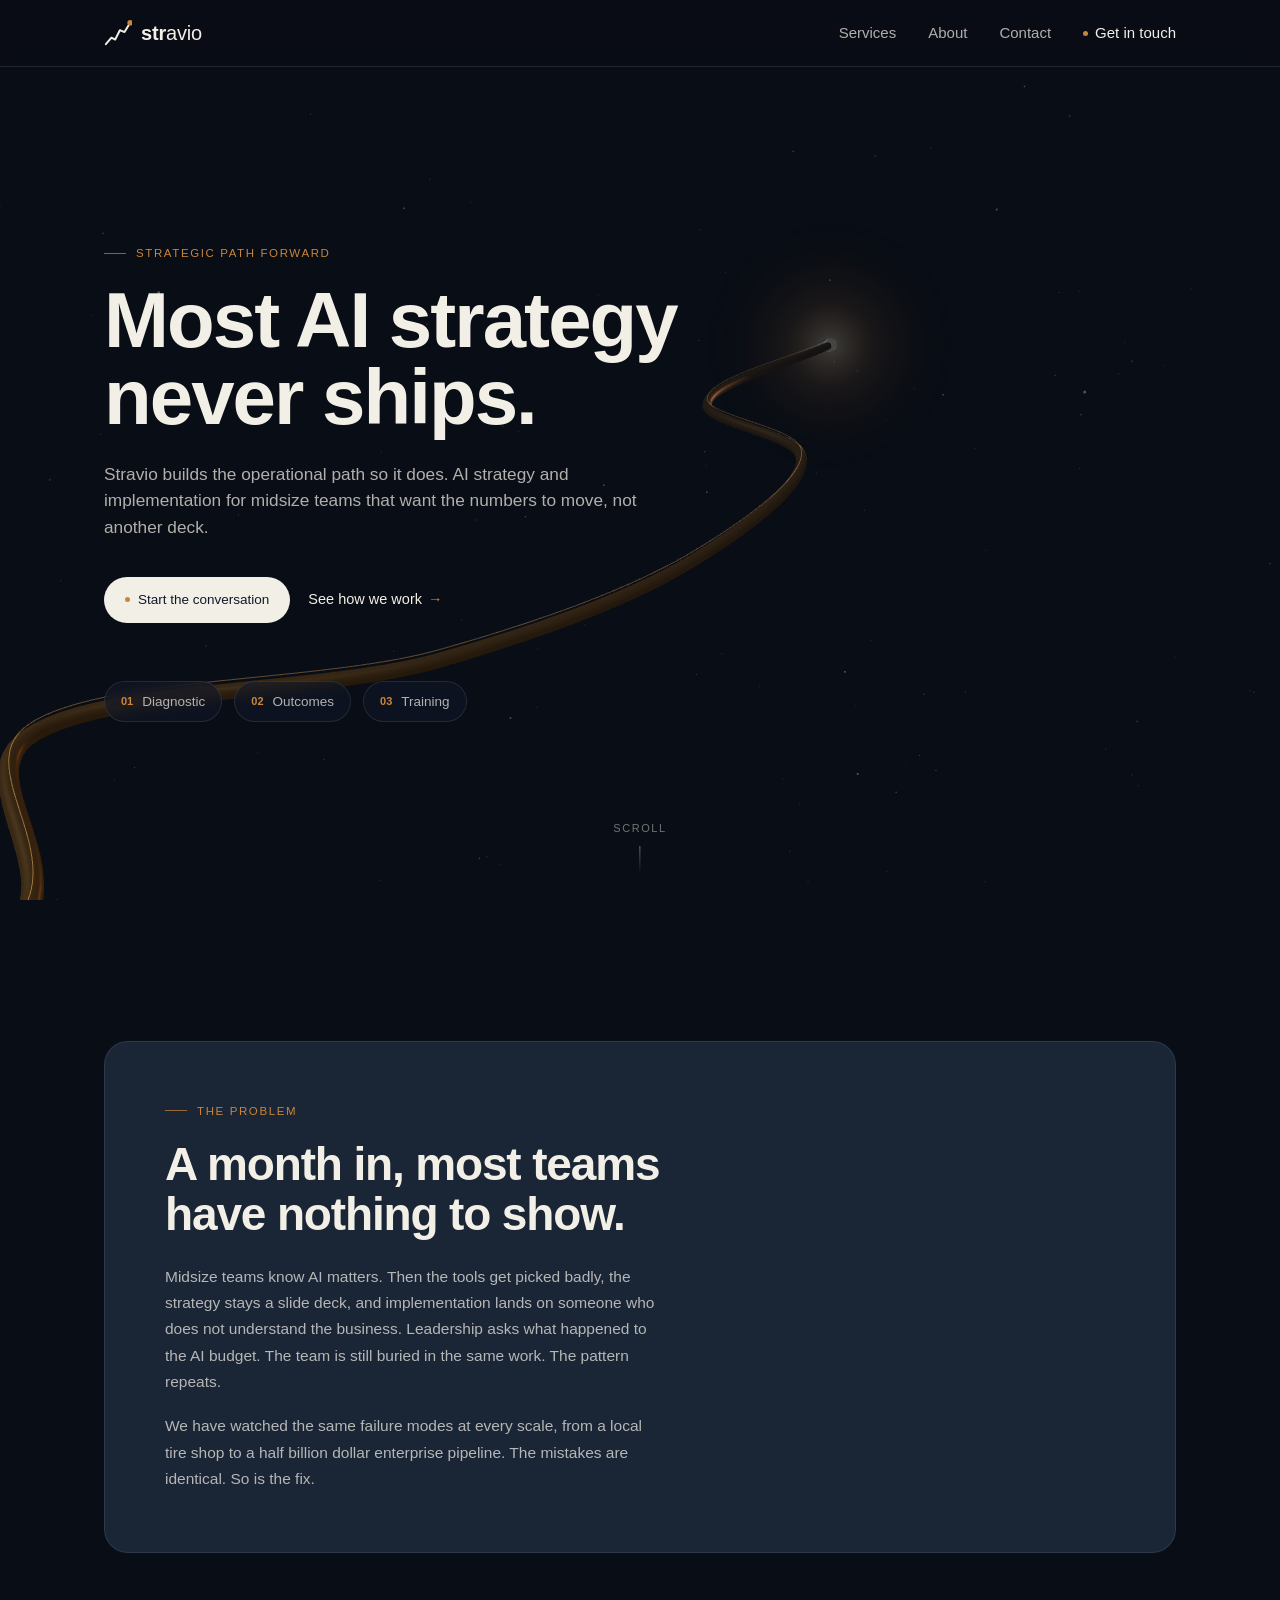
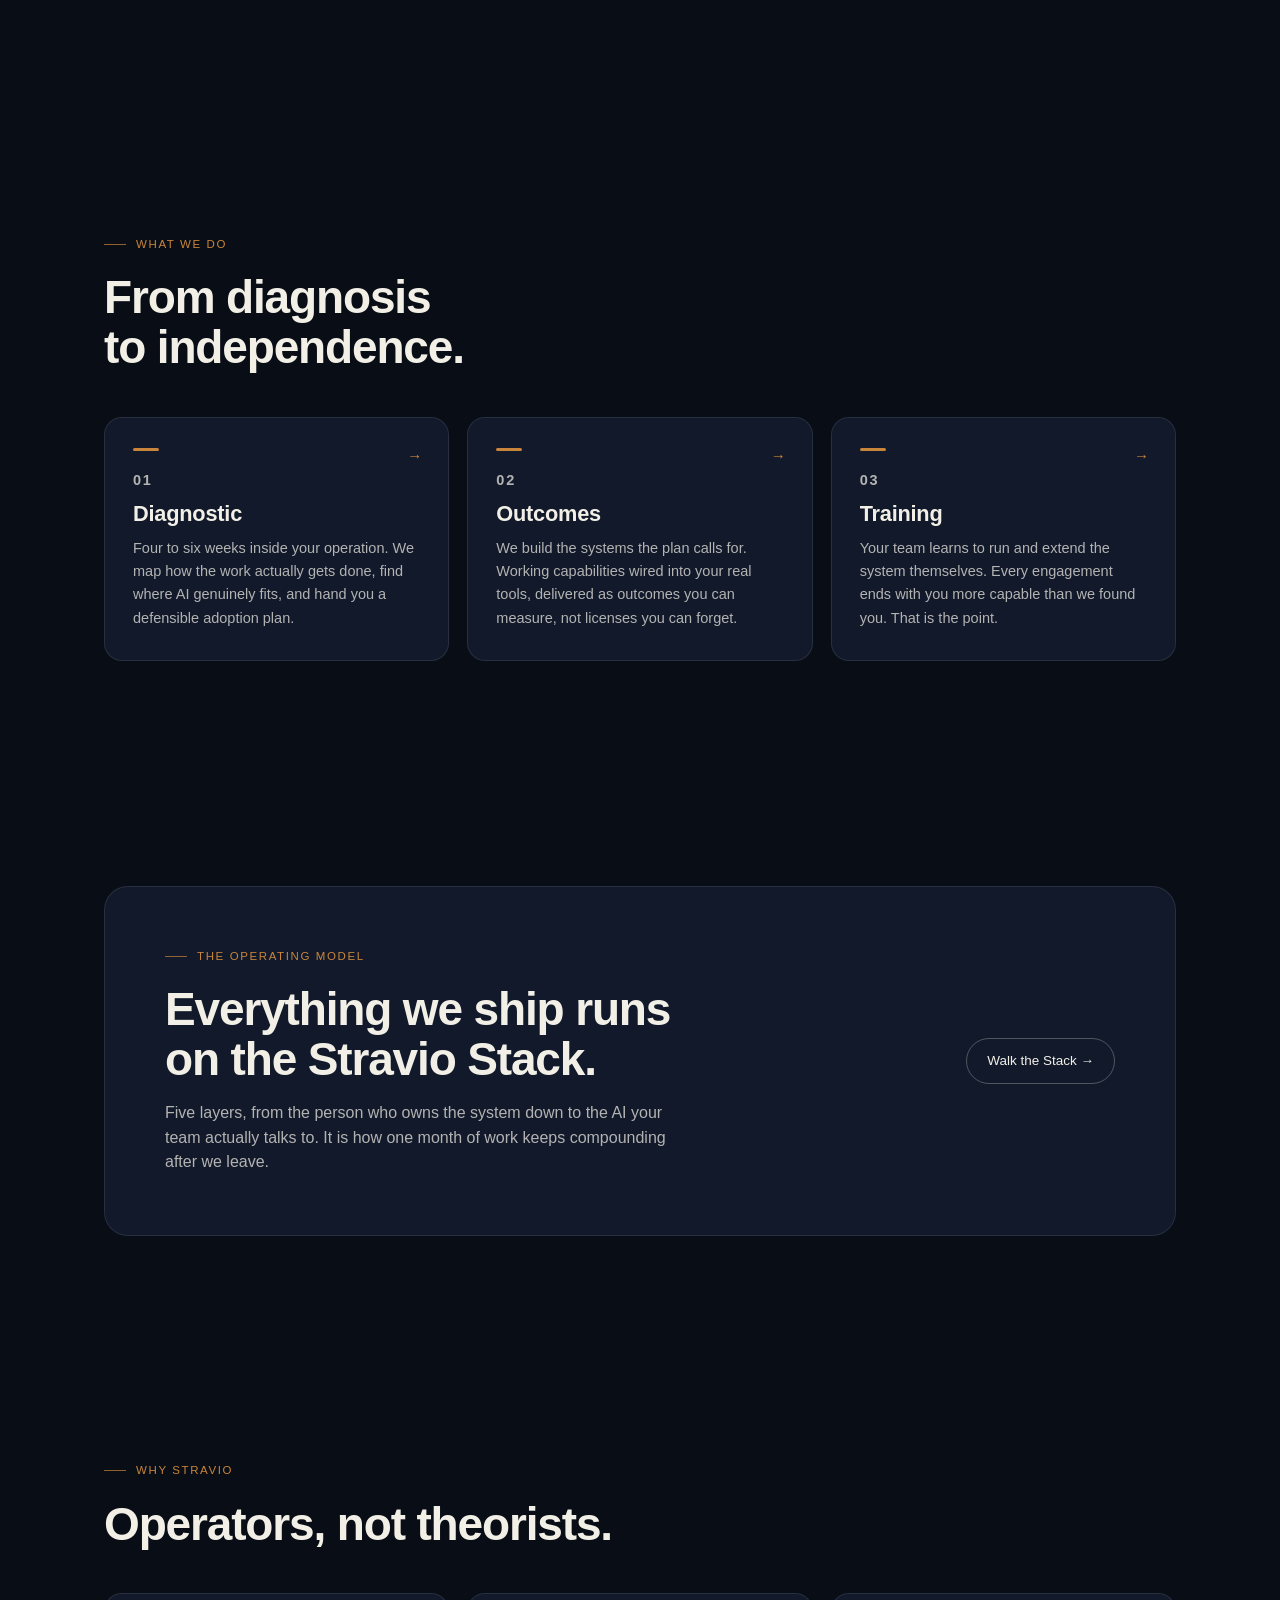
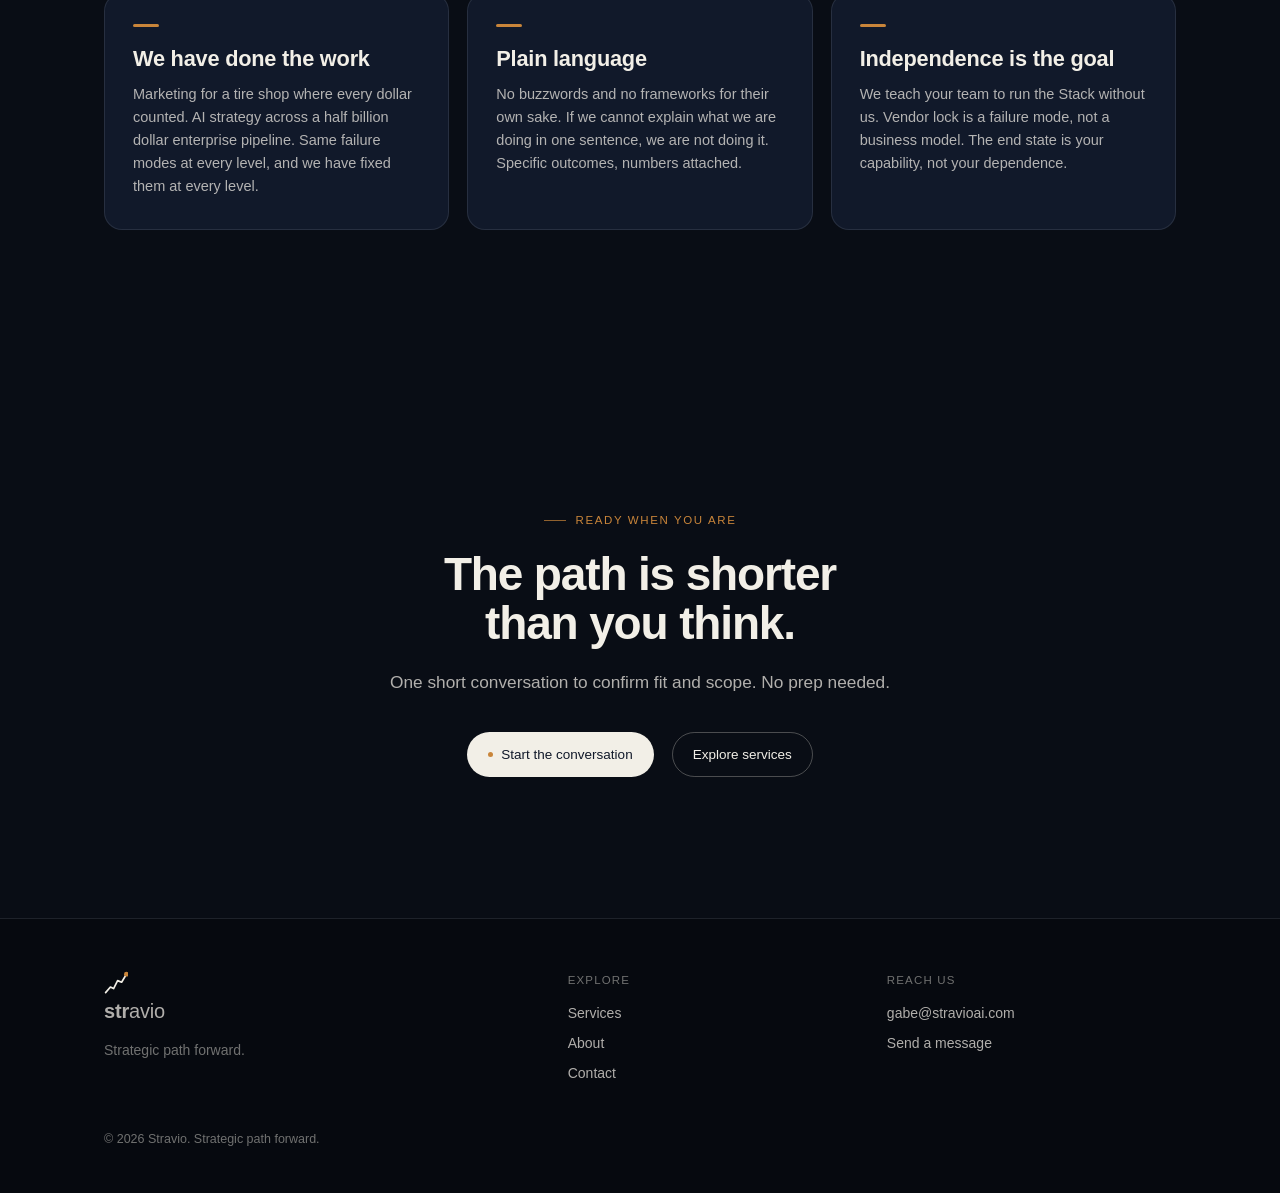
==== index.html @ 165d6557 "Initial commit: Stravio site v3 (4 static pages + vendored Three.js) Co-Authored-By: Claude Fable 5 " ====
<!doctype html>
<html lang="en">
<head>
  <meta charset="utf-8">
  <meta name="viewport" content="width=device-width, initial-scale=1">
  <title>Stravio — Strategic path forward</title>
  <meta name="description" content="Most AI strategy never ships. Stravio builds the operational path so it does. AI strategy and implementation for midsize teams that want the numbers to move.">
  <meta name="theme-color" content="#11192A">
  <link rel="canonical" href="https://stravioai.com/">
  <link rel="icon" href="data:image/svg+xml,%3Csvg xmlns='http://www.w3.org/2000/svg' viewBox='0 0 30 30'%3E%3Crect width='30' height='30' rx='6' fill='%2311192A'/%3E%3Cpolyline points='4,25 9,19 13,21 17,12 21,14 26,6' stroke='%23F2EFE7' stroke-width='2' fill='none' stroke-linecap='round' stroke-linejoin='round'/%3E%3Ccircle cx='26' cy='6' r='3' fill='%23C9853A'/%3E%3C/svg%3E">
  <meta property="og:type" content="website">
  <meta property="og:title" content="Stravio — Strategic path forward">
  <meta property="og:description" content="Most AI strategy never ships. We build the operational path so it does.">
  <meta property="og:url" content="https://stravioai.com/">
  <meta property="og:image" content="https://stravioai.com/stravio-banner.png">
  <meta name="twitter:card" content="summary_large_image">
  <meta name="twitter:title" content="Stravio — Strategic path forward">
  <meta name="twitter:description" content="Most AI strategy never ships. We build the operational path so it does.">
  <meta name="twitter:image" content="https://stravioai.com/stravio-banner.png">
  <link rel="stylesheet" href="assets/css/site.css">
  <script type="importmap">{ "imports": { "three": "./vendor/three.module.min.js" } }</script>
</head>
<body>

<header class="nav">
  <div class="wrap nav-inner">
    <a class="logo" href="index.html" aria-label="Stravio home">
      <svg width="28" height="28" viewBox="0 0 30 30" fill="none" aria-hidden="true"><polyline points="2,27 8,20 12,22 17,12 22,14 28,4" stroke="#F2EFE7" stroke-width="2.1" stroke-linecap="round" stroke-linejoin="round" fill="none"/><circle cx="28" cy="4" r="3" fill="#C9853A"/></svg>
      <span class="wordmark"><b>str</b><span>avio</span></span>
    </a>
    <nav class="nav-links" aria-label="Main">
      <a class="nlink" href="services.html">Services</a>
      <a class="nlink" href="about.html">About</a>
      <a class="nlink" href="contact.html">Contact</a>
      <a class="nav-cta" href="contact.html">Get in touch</a>
    </nav>
  </div>
</header>

<main>

  <!-- HERO · the path ahead -->
  <section class="hero" aria-label="Introduction">
    <div class="scene"><canvas id="heroCanvas" aria-hidden="true"></canvas></div>
    <div class="hero-content">
      <div class="wrap">
        <p class="eyebrow">Strategic path forward</p>
        <h1>Most AI strategy never ships.</h1>
        <p class="lead">Stravio builds the operational path so it does. AI strategy and implementation for midsize teams that want the numbers to move, not another deck.</p>
        <div class="hero-cta">
          <a class="btn btn-primary" href="contact.html"><span class="mark"></span>Start the conversation</a>
          <a class="textlink" href="services.html">See how we work <span class="arw">&rarr;</span></a>
        </div>
        <div class="hero-lines">
          <a href="services.html#diagnostic"><i>01</i> Diagnostic</a>
          <a href="services.html#outcomes"><i>02</i> Outcomes</a>
          <a href="services.html#training"><i>03</i> Training</a>
        </div>
      </div>
    </div>
    <div class="scroll-hint">Scroll</div>
  </section>

  <!-- PROBLEM -->
  <section class="band" id="problem">
    <div class="wrap">
      <div class="panel steel">
        <p class="eyebrow" data-reveal>The problem</p>
        <h2 data-reveal>A month in, most teams have nothing to show.</h2>
        <div class="measure" style="margin-top:24px">
          <p class="lead" data-reveal>Midsize teams know AI matters. Then the tools get picked badly, the strategy stays a slide deck, and implementation lands on someone who does not understand the business. Leadership asks what happened to the AI budget. The team is still buried in the same work. The pattern repeats.</p>
          <p class="lead" style="margin-top:18px" data-reveal>We have watched the same failure modes at every scale, from a local tire shop to a half billion dollar enterprise pipeline. The mistakes are identical. So is the fix.</p>
        </div>
      </div>
    </div>
  </section>

  <!-- WHAT WE DO -->
  <section class="band" id="what">
    <div class="wrap">
      <p class="eyebrow" data-reveal>What we do</p>
      <h2 data-reveal style="max-width:22ch">From diagnosis to independence.</h2>
      <div class="card-grid" style="margin-top:44px">
        <a class="card" href="services.html#diagnostic" data-reveal>
          <span class="card-arw">&rarr;</span>
          <div class="wm-line"></div>
          <p class="kicker-num">01</p>
          <h3 style="margin-top:8px">Diagnostic</h3>
          <p>Four to six weeks inside your operation. We map how the work actually gets done, find where AI genuinely fits, and hand you a defensible adoption plan.</p>
        </a>
        <a class="card" href="services.html#outcomes" data-reveal>
          <span class="card-arw">&rarr;</span>
          <div class="wm-line"></div>
          <p class="kicker-num">02</p>
          <h3 style="margin-top:8px">Outcomes</h3>
          <p>We build the systems the plan calls for. Working capabilities wired into your real tools, delivered as outcomes you can measure, not licenses you can forget.</p>
        </a>
        <a class="card" href="services.html#training" data-reveal>
          <span class="card-arw">&rarr;</span>
          <div class="wm-line"></div>
          <p class="kicker-num">03</p>
          <h3 style="margin-top:8px">Training</h3>
          <p>Your team learns to run and extend the system themselves. Every engagement ends with you more capable than we found you. That is the point.</p>
        </a>
      </div>
    </div>
  </section>

  <!-- STACK TEASER -->
  <section class="band-tight" id="stack-teaser">
    <div class="wrap">
      <div class="panel" style="display:grid; grid-template-columns:1fr auto; gap:28px; align-items:center">
        <div>
          <p class="eyebrow" data-reveal>The operating model</p>
          <h2 data-reveal style="max-width:20ch">Everything we ship runs on the Stravio Stack.</h2>
          <p class="lead" data-reveal style="margin-top:16px; font-size:16px">Five layers, from the person who owns the system down to the AI your team actually talks to. It is how one month of work keeps compounding after we leave.</p>
        </div>
        <a class="btn btn-ghost" href="services.html#stack" data-reveal>Walk the Stack &rarr;</a>
      </div>
    </div>
  </section>

  <!-- WHY -->
  <section class="band" id="why">
    <div class="wrap">
      <p class="eyebrow" data-reveal>Why Stravio</p>
      <h2 data-reveal>Operators, not theorists.</h2>
      <div class="card-grid" style="margin-top:44px">
        <div class="card" data-reveal>
          <div class="wm-line"></div>
          <h3>We have done the work</h3>
          <p>Marketing for a tire shop where every dollar counted. AI strategy across a half billion dollar enterprise pipeline. Same failure modes at every level, and we have fixed them at every level.</p>
        </div>
        <div class="card" data-reveal>
          <div class="wm-line"></div>
          <h3>Plain language</h3>
          <p>No buzzwords and no frameworks for their own sake. If we cannot explain what we are doing in one sentence, we are not doing it. Specific outcomes, numbers attached.</p>
        </div>
        <div class="card" data-reveal>
          <div class="wm-line"></div>
          <h3>Independence is the goal</h3>
          <p>We teach your team to run the Stack without us. Vendor lock is a failure mode, not a business model. The end state is your capability, not your dependence.</p>
        </div>
      </div>
    </div>
  </section>

  <!-- CTA -->
  <section class="cta-band" id="cta">
    <div class="wrap">
      <p class="eyebrow" data-reveal style="justify-content:center">Ready when you are</p>
      <h2 data-reveal>The path is shorter than you think.</h2>
      <p class="lead" data-reveal>One short conversation to confirm fit and scope. No prep needed.</p>
      <div class="hero-cta" data-reveal>
        <a class="btn btn-primary" href="contact.html"><span class="mark"></span>Start the conversation</a>
        <a class="btn btn-ghost" href="services.html">Explore services</a>
      </div>
    </div>
  </section>

</main>

<footer class="foot">
  <div class="wrap foot-grid">
    <div>
      <a class="logo" href="index.html" aria-label="Stravio home">
        <svg width="24" height="24" viewBox="0 0 30 30" fill="none" aria-hidden="true"><polyline points="2,27 8,20 12,22 17,12 22,14 28,4" stroke="#F2EFE7" stroke-width="2.1" stroke-linecap="round" stroke-linejoin="round" fill="none"/><circle cx="28" cy="4" r="3" fill="#C9853A"/></svg>
        <span class="wordmark"><b>str</b><span>avio</span></span>
      </a>
      <p class="tag">Strategic path forward.</p>
    </div>
    <div>
      <h5>Explore</h5>
      <a href="services.html">Services</a>
      <a href="about.html">About</a>
      <a href="contact.html">Contact</a>
    </div>
    <div>
      <h5>Reach us</h5>
      <a href="mailto:gabe@stravioai.com">gabe@stravioai.com</a>
      <a href="contact.html">Send a message</a>
    </div>
  </div>
  <div class="wrap"><p class="copy">&copy; <span data-year>2026</span> Stravio. Strategic path forward.</p></div>
</footer>

<script type="module">
  import './assets/js/site.js';
  import { initHeroPath } from './assets/js/scenes.js';
  initHeroPath(document.getElementById('heroCanvas'));
</script>
</body>
</html>
---- assets/css/site.css ----
/* ============================================================
   Stravio — site.css
   Brand: Midnight #11192A · Brass #C9853A (accent only) · Pearl #F2EFE7
   Type: Helvetica Neue. Tagline: Strategic path forward.
   Built 2026-07-13.
   ============================================================ */

:root {
  --canvas: #090d15;
  --midnight: #11192A;
  --steel: #344155;
  --steel-panel: #1a2536;
  --brass: #C9853A;
  --brass-2: #E0A257;
  --brass-soft: rgba(201, 133, 58, .13);
  --pearl: #F2EFE7;
  --pearl-dim: rgba(242, 239, 231, .72);
  --pearl-faint: rgba(242, 239, 231, .45);
  --line: rgba(124, 133, 150, .20);
  --font: "Helvetica Neue", Helvetica, Arial, sans-serif;
  --maxw: 1160px;

  /* fluid type scale — minor-third rhythm at desktop */
  --t-display: clamp(44px, 6.2vw, 78px);
  --t-h2: clamp(30px, 3.6vw, 46px);
  --t-h3: clamp(19px, 1.7vw, 23px);
  --t-lead: clamp(16px, 1.35vw, 19px);
  --t-body: 15.5px;
  --t-small: 13px;
  --t-micro: 11.5px;

  --band: clamp(88px, 11vw, 150px);
}

* { box-sizing: border-box; }
html { scroll-behavior: smooth; }
@media (prefers-reduced-motion: reduce) { html { scroll-behavior: auto; } }

body {
  margin: 0;
  font-family: var(--font);
  background: var(--canvas);
  color: var(--pearl);
  line-height: 1.6;
  -webkit-font-smoothing: antialiased;
  overflow-x: hidden;
}

a:focus-visible, button:focus-visible, input:focus-visible, textarea:focus-visible {
  outline: 2px solid var(--brass); outline-offset: 3px; border-radius: 4px;
}
::selection { background: var(--brass); color: var(--midnight); }

.wrap { max-width: var(--maxw); margin: 0 auto; padding: 0 44px; }
@media (max-width: 720px) { .wrap { padding: 0 22px; } }

/* ---------- type ---------- */
h1, h2, h3, h4 { margin: 0; font-weight: 700; letter-spacing: -0.025em; text-wrap: balance; }
h1 { font-size: var(--t-display); line-height: 0.99; }
h2 { font-size: var(--t-h2); line-height: 1.08; }
h3 { font-size: var(--t-h3); line-height: 1.25; letter-spacing: -0.01em; }
h4 { font-size: 17px; line-height: 1.3; font-weight: 700; }
p { margin: 0; }

.eyebrow {
  display: flex; align-items: center; gap: 10px;
  font-size: var(--t-micro); font-weight: 500; letter-spacing: 0.14em;
  text-transform: uppercase; color: var(--brass); margin: 0 0 20px;
}
.eyebrow::before { content: ""; width: 22px; height: 1px; background: var(--brass); opacity: .7; }

.lead { font-size: var(--t-lead); line-height: 1.55; color: var(--pearl-dim); max-width: 58ch; }
.measure { max-width: 62ch; }
.measure p { color: var(--pearl-dim); font-size: var(--t-body); line-height: 1.7; }
.measure p + p { margin-top: 18px; }
.footnote { font-size: 12.5px; color: var(--pearl-faint); }

/* ---------- buttons + links ---------- */
.btn {
  display: inline-flex; align-items: center; gap: 8px;
  font-family: var(--font); font-size: 13.5px; font-weight: 500;
  padding: 11px 20px; border-radius: 999px; cursor: pointer;
  border: 1px solid transparent; text-decoration: none; white-space: nowrap;
  transition: transform .12s ease, background .18s ease, border-color .18s ease, color .18s ease;
}
.btn:active { transform: scale(0.97); }
.btn-primary { background: var(--pearl); color: var(--midnight); }
.btn-primary:hover { background: #fffdf6; }
.btn-primary .mark { width: 5px; height: 5px; border-radius: 50%; background: var(--brass); display: inline-block; }
.btn-ghost { background: transparent; color: var(--pearl); border-color: rgba(242, 239, 231, .28); }
.btn-ghost:hover { border-color: var(--pearl); background: rgba(242, 239, 231, .05); }

.textlink {
  color: var(--pearl); text-decoration: none; font-weight: 500; font-size: 14.5px;
  display: inline-flex; align-items: center; gap: 6px;
}
.textlink .arw { color: var(--brass); transition: transform .18s ease; }
.textlink:hover .arw { transform: translateX(3px); }

/* ---------- logo ---------- */
.logo { display: inline-flex; align-items: center; gap: 9px; text-decoration: none; color: var(--pearl); }
.logo svg { display: block; }
.wordmark { font-size: 20px; letter-spacing: -0.01em; }
.wordmark b { font-weight: 700; }
.wordmark span { font-weight: 400; }

/* ---------- nav ---------- */
header.nav {
  position: fixed; top: 0; left: 0; right: 0; z-index: 60;
  background: rgba(9, 13, 21, .78); backdrop-filter: blur(12px);
  border-bottom: 1px solid var(--line);
}
.nav-inner { display: flex; align-items: center; justify-content: space-between; height: 66px; }
.nav-links { display: flex; align-items: center; gap: 32px; }
.nav-links a.nlink {
  color: var(--pearl-dim); text-decoration: none; font-size: 15px; position: relative;
  transition: color .18s ease; padding: 4px 0;
}
.nav-links a.nlink:hover { color: var(--pearl); }
.nav-links a.nlink[aria-current="page"] { color: var(--pearl); }
.nav-links a.nlink[aria-current="page"]::after {
  content: ""; position: absolute; left: 0; right: 0; bottom: -4px; height: 2px;
  background: var(--brass); border-radius: 2px;
}
.nav-links a.nav-cta { color: var(--pearl); text-decoration: none; font-size: 15px; display: inline-flex; align-items: center; gap: 7px; }
.nav-links a.nav-cta::before { content: ""; width: 5px; height: 5px; border-radius: 50%; background: var(--brass); }
@media (max-width: 760px) { .nav-links { gap: 20px; } .nav-links a.nlink { font-size: 13.5px; } .nav-links a.nav-cta { display: none; } }

main { padding-top: 66px; }

/* ---------- sections ---------- */
section { position: relative; }
.band { padding: var(--band) 0; }
.band-tight { padding: calc(var(--band) * .6) 0; }

.panel { background: var(--midnight); border: 1px solid var(--line); border-radius: 24px; padding: clamp(30px, 5vw, 60px); }
.panel.steel { background: var(--steel-panel); }

[data-reveal] { opacity: 0; transform: translateY(22px); transition: opacity .75s ease, transform .75s ease; }
[data-reveal].in { opacity: 1; transform: none; }
@media (prefers-reduced-motion: reduce) { [data-reveal] { opacity: 1; transform: none; } }

.kicker-num {
  font-size: var(--t-micro); font-weight: 700; letter-spacing: .12em;
  color: var(--brass); font-variant-numeric: tabular-nums;
}

/* ---------- hero (index) ---------- */
.hero { min-height: calc(100vh - 66px); position: relative; overflow: hidden; display: flex; align-items: center; padding: 70px 0; }
.hero .scene { position: absolute; inset: 0; width: 100%; height: 100%; z-index: 0; }
.hero .scene canvas, .contact-hero .scene canvas { width: 100%; height: 100%; display: block; }
.hero-content { position: relative; z-index: 2; width: 100%; }
.hero h1 { max-width: 14ch; }
.hero .lead { margin-top: 24px; }
.hero-cta { display: flex; align-items: center; gap: 18px; margin-top: 36px; flex-wrap: wrap; }
.hero-lines { display: flex; gap: 12px; margin-top: 58px; flex-wrap: wrap; }
.hero-lines a {
  display: inline-flex; align-items: center; gap: 9px; text-decoration: none;
  color: var(--pearl-dim); font-size: 13.5px; padding: 9px 16px;
  border: 1px solid var(--line); border-radius: 999px;
  background: rgba(17, 25, 42, .55); backdrop-filter: blur(6px);
  transition: border-color .18s ease, color .18s ease;
}
.hero-lines a:hover { border-color: rgba(201, 133, 58, .55); color: var(--pearl); }
.hero-lines a i { font-style: normal; color: var(--brass); font-weight: 700; font-size: 11px; }
.scroll-hint {
  position: absolute; bottom: 26px; left: 50%; transform: translateX(-50%);
  z-index: 2; color: var(--pearl-faint); font-size: 11px; letter-spacing: .14em; text-transform: uppercase;
  display: flex; flex-direction: column; align-items: center; gap: 8px; pointer-events: none;
}
.scroll-hint::after { content: ""; width: 1px; height: 28px; background: linear-gradient(var(--pearl-faint), transparent); }
@media (prefers-reduced-motion: no-preference) {
  .scroll-hint { animation: hint 2.6s ease-in-out infinite; }
  @keyframes hint { 0%, 100% { opacity: .55; } 50% { opacity: 1; } }
}

/* ---------- page hero (inner pages) ---------- */
.page-hero { padding: clamp(70px, 9vw, 120px) 0 clamp(40px, 5vw, 70px); position: relative; overflow: hidden; }
.page-hero h1 { max-width: 16ch; font-size: clamp(38px, 4.8vw, 62px); }
.page-hero .lead { margin-top: 22px; }

/* ---------- card grids ---------- */
.card-grid { display: grid; grid-template-columns: repeat(3, 1fr); gap: 18px; }
@media (max-width: 860px) { .card-grid { grid-template-columns: 1fr; } }
.card {
  background: var(--midnight); border: 1px solid var(--line); border-radius: 18px;
  padding: 30px 28px; position: relative; transition: border-color .25s ease, transform .25s ease;
}
a.card { display: block; text-decoration: none; color: var(--pearl); }
a.card:hover { border-color: rgba(201, 133, 58, .5); transform: translateY(-3px); }
.card .wm-line { width: 26px; height: 3px; background: var(--brass); border-radius: 3px; margin-bottom: 18px; }
.card h3 { margin-bottom: 10px; }
.card p { color: var(--pearl-dim); font-size: 14.5px; }
.card .card-arw { position: absolute; top: 26px; right: 26px; color: var(--brass); font-size: 15px; transition: transform .2s ease; }
a.card:hover .card-arw { transform: translateX(3px); }

/* ---------- sticky 3D story sections (stack, journey) ---------- */
.story { position: relative; }
.story-sticky { position: sticky; top: 66px; height: calc(100vh - 66px); display: flex; align-items: center; overflow: hidden; }
.story-inner { display: grid; grid-template-columns: 1.1fr .9fr; gap: 44px; align-items: center; width: 100%; }
.story-inner.flip { grid-template-columns: .9fr 1.1fr; }
@media (max-width: 860px) {
  .story-inner, .story-inner.flip { grid-template-columns: 1fr; gap: 14px; }
}
.scene-stage { height: min(58vh, 560px); position: relative; }
.scene-stage canvas { width: 100%; height: 100%; display: block; }
@media (max-width: 860px) { .scene-stage { height: 36vh; } }
.stage-label {
  position: absolute; top: 4px; left: 0; right: 0; text-align: center;
  color: var(--brass-2); font-size: clamp(17px, 2vw, 22px); font-weight: 700;
  letter-spacing: -0.01em; z-index: 3; pointer-events: none;
}

.steps { display: flex; flex-direction: column; gap: 6px; }
.step {
  display: grid; grid-template-columns: 30px 1fr; gap: 12px; padding: 14px 16px;
  border-radius: 12px; border: 1px solid transparent; cursor: pointer; opacity: .48;
  transition: opacity .3s ease, background .3s ease, border-color .3s ease;
  background: none; text-align: left; font-family: var(--font); color: var(--pearl); width: 100%;
}
.step:hover { opacity: .85; }
.step.active { opacity: 1; background: var(--brass-soft); border-color: rgba(201, 133, 58, .4); }
.step .sidx { color: var(--brass); font-weight: 700; font-variant-numeric: tabular-nums; font-size: 13.5px; padding-top: 2px; }
.step .sname { font-weight: 700; font-size: 16px; }
.step .sdesc { color: var(--pearl-dim); font-size: 13.5px; margin-top: 3px; max-height: 0; overflow: hidden; transition: max-height .35s ease; }
.step.active .sdesc { max-height: 72px; }
body.reduce .step { opacity: 1; }
body.reduce .step .sdesc { max-height: 72px; }

/* ---------- services page ---------- */
.svc-block { border-top: 1px solid var(--line); padding-top: clamp(40px, 5vw, 64px); margin-top: clamp(40px, 5vw, 64px); }
.svc-head { display: grid; grid-template-columns: auto 1fr; gap: clamp(24px, 4vw, 56px); align-items: start; }
@media (max-width: 760px) { .svc-head { grid-template-columns: 1fr; gap: 14px; } }
.svc-num { font-size: clamp(30px, 3.4vw, 44px); font-weight: 700; color: var(--brass); letter-spacing: -0.02em; line-height: 1; font-variant-numeric: tabular-nums; }

.deliver-list { list-style: none; margin: 26px 0 0; padding: 0; display: grid; grid-template-columns: 1fr 1fr; gap: 12px 26px; }
@media (max-width: 720px) { .deliver-list { grid-template-columns: 1fr; } }
.deliver-list li {
  display: flex; gap: 12px; align-items: baseline; color: var(--pearl-dim); font-size: 14.5px; line-height: 1.5;
}
.deliver-list li::before { content: ""; flex: 0 0 5px; width: 5px; height: 5px; border-radius: 50%; background: var(--brass); position: relative; top: -2px; }

.fee-line {
  display: inline-flex; align-items: center; gap: 10px; margin-top: 26px;
  padding: 11px 18px; border: 1px solid rgba(201, 133, 58, .4); border-radius: 999px;
  background: var(--brass-soft); font-size: 13.5px; color: var(--pearl);
}
.fee-line i { font-style: normal; color: var(--brass); font-weight: 700; }

.arch-grid { display: grid; grid-template-columns: 1fr 1fr; gap: 18px; margin-top: 28px; }
@media (max-width: 720px) { .arch-grid { grid-template-columns: 1fr; } }
.arch { background: var(--steel-panel); border: 1px solid var(--line); border-radius: 16px; padding: 28px; }
.arch h4 { font-size: 18px; margin-bottom: 9px; }
.arch p { color: var(--pearl-dim); font-size: 14.5px; }
.arch .arch-tag { font-size: var(--t-micro); letter-spacing: .1em; text-transform: uppercase; color: var(--brass); margin-bottom: 12px; font-weight: 500; }

/* case study */
.case { background: var(--midnight); border: 1px solid var(--line); border-radius: 24px; padding: clamp(30px, 5vw, 56px); }
.case-grid { display: grid; grid-template-columns: 1.05fr .95fr; gap: clamp(28px, 4vw, 52px); align-items: start; }
@media (max-width: 860px) { .case-grid { grid-template-columns: 1fr; } }
.case-stats { display: grid; grid-template-columns: 1fr; gap: 0; border-top: 1px solid var(--line); }
.case-stat { display: grid; grid-template-columns: 1fr auto; gap: 16px; align-items: baseline; padding: 18px 2px; border-bottom: 1px solid var(--line); }
.case-stat .l { color: var(--pearl-dim); font-size: 14px; max-width: 26ch; }
.case-stat .n { font-size: clamp(24px, 2.6vw, 34px); font-weight: 700; letter-spacing: -0.02em; font-variant-numeric: tabular-nums; white-space: nowrap; }
.case-stat .n b { color: var(--brass); font-weight: 700; }

/* ---------- about page ---------- */
.principles { display: grid; grid-template-columns: 1fr 1fr; gap: 0 40px; }
@media (max-width: 760px) { .principles { grid-template-columns: 1fr; } }
.principle { border-top: 1px solid var(--line); padding: 20px 0 26px; }
.principle h4 { margin-bottom: 6px; }
.principle p { color: var(--pearl-dim); font-size: 14.5px; }
.principle .kicker-num { display: block; margin-bottom: 10px; }

.founder-note { background: var(--steel-panel); border: 1px solid var(--line); border-radius: 24px; padding: clamp(30px, 5vw, 56px); position: relative; }
.founder-note::before {
  content: ""; position: absolute; left: 0; top: clamp(30px, 5vw, 56px); bottom: clamp(30px, 5vw, 56px);
  width: 3px; background: var(--brass); border-radius: 0 3px 3px 0;
}
.founder-note .measure p { font-size: 16px; }
.signature { margin-top: 30px; display: flex; align-items: center; gap: 14px; }
.signature .sig-dot { width: 8px; height: 8px; border-radius: 50%; background: var(--brass); }
.signature .sig-name { font-weight: 700; font-size: 15.5px; }
.signature .sig-role { color: var(--pearl-faint); font-size: 13px; }

.team-row { display: grid; grid-template-columns: 1fr 1fr; gap: 18px; }
@media (max-width: 720px) { .team-row { grid-template-columns: 1fr; } }
.team-card { border: 1px solid var(--line); border-radius: 18px; padding: 28px; background: var(--midnight); }
.team-card .t-name { font-weight: 700; font-size: 18px; }
.team-card .t-role { color: var(--brass); font-size: var(--t-micro); letter-spacing: .12em; text-transform: uppercase; margin-top: 6px; font-weight: 500; }
.team-card p { color: var(--pearl-dim); font-size: 14.5px; margin-top: 14px; }

/* journey waypoint cards */
.way-cards { display: flex; flex-direction: column; gap: 8px; }
.way-card {
  border: 1px solid transparent; border-radius: 14px; padding: 16px 18px; cursor: pointer;
  opacity: .45; transition: opacity .3s ease, background .3s ease, border-color .3s ease;
  background: none; text-align: left; font-family: var(--font); color: var(--pearl); width: 100%;
}
.way-card:hover { opacity: .8; }
.way-card.active { opacity: 1; background: var(--brass-soft); border-color: rgba(201, 133, 58, .4); }
.way-card .w-when { font-size: var(--t-micro); letter-spacing: .1em; text-transform: uppercase; color: var(--brass); font-weight: 500; }
.way-card .w-title { font-weight: 700; font-size: 16px; margin-top: 4px; }
.way-card .w-body { color: var(--pearl-dim); font-size: 13.5px; margin-top: 4px; max-height: 0; overflow: hidden; transition: max-height .35s ease; }
.way-card.active .w-body { max-height: 90px; }
body.reduce .way-card { opacity: 1; }
body.reduce .way-card .w-body { max-height: 90px; }

/* ---------- contact page ---------- */
.contact-hero { position: relative; overflow: hidden; min-height: calc(100vh - 66px); display: flex; align-items: center; padding: 60px 0; }
.contact-hero .scene { position: absolute; inset: 0; z-index: 0; }
.contact-hero .hero-content { position: relative; z-index: 2; width: 100%; }
.contact-grid { display: grid; grid-template-columns: 1fr 1fr; gap: clamp(32px, 5vw, 64px); align-items: start; }
@media (max-width: 860px) { .contact-grid { grid-template-columns: 1fr; } }

form.lead-form { display: flex; flex-direction: column; gap: 15px; }
.field label { display: block; font-size: var(--t-micro); letter-spacing: 0.06em; text-transform: uppercase; color: var(--pearl-faint); margin-bottom: 7px; }
.field input, .field textarea {
  width: 100%; font-family: var(--font); font-size: 15px; color: var(--pearl);
  background: rgba(17, 25, 42, .72); border: 1px solid var(--line); border-radius: 12px;
  padding: 12px 14px; outline: none; transition: border-color .18s ease;
}
.field input:focus, .field textarea:focus { border-color: var(--brass); }
.field textarea { resize: vertical; min-height: 100px; }
.form-note { font-size: 12.5px; color: var(--pearl-faint); }

/* ---------- CTA band ---------- */
.cta-band { text-align: center; padding: var(--band) 0; }
.cta-band h2 { margin: 0 auto; max-width: 20ch; }
.cta-band .lead { margin: 20px auto 0; }
.cta-band .hero-cta { justify-content: center; }

/* ---------- footer ---------- */
footer.foot { border-top: 1px solid var(--line); padding: 52px 0 44px; background: #06090f; }
.foot-grid { display: grid; grid-template-columns: 1.5fr 1fr 1fr; gap: 30px; }
@media (max-width: 720px) { .foot-grid { grid-template-columns: 1fr; gap: 26px; } }
.foot .tag { color: var(--pearl-faint); font-size: 14px; margin-top: 12px; }
.foot h5 { font-size: var(--t-micro); text-transform: uppercase; letter-spacing: 0.1em; color: var(--pearl-faint); margin: 0 0 12px; font-weight: 500; }
.foot a { display: block; color: var(--pearl-dim); text-decoration: none; font-size: 14px; margin-bottom: 8px; }
.foot a:hover { color: var(--pearl); }
.foot .copy { color: var(--pearl-faint); font-size: 12.5px; margin-top: 36px; }
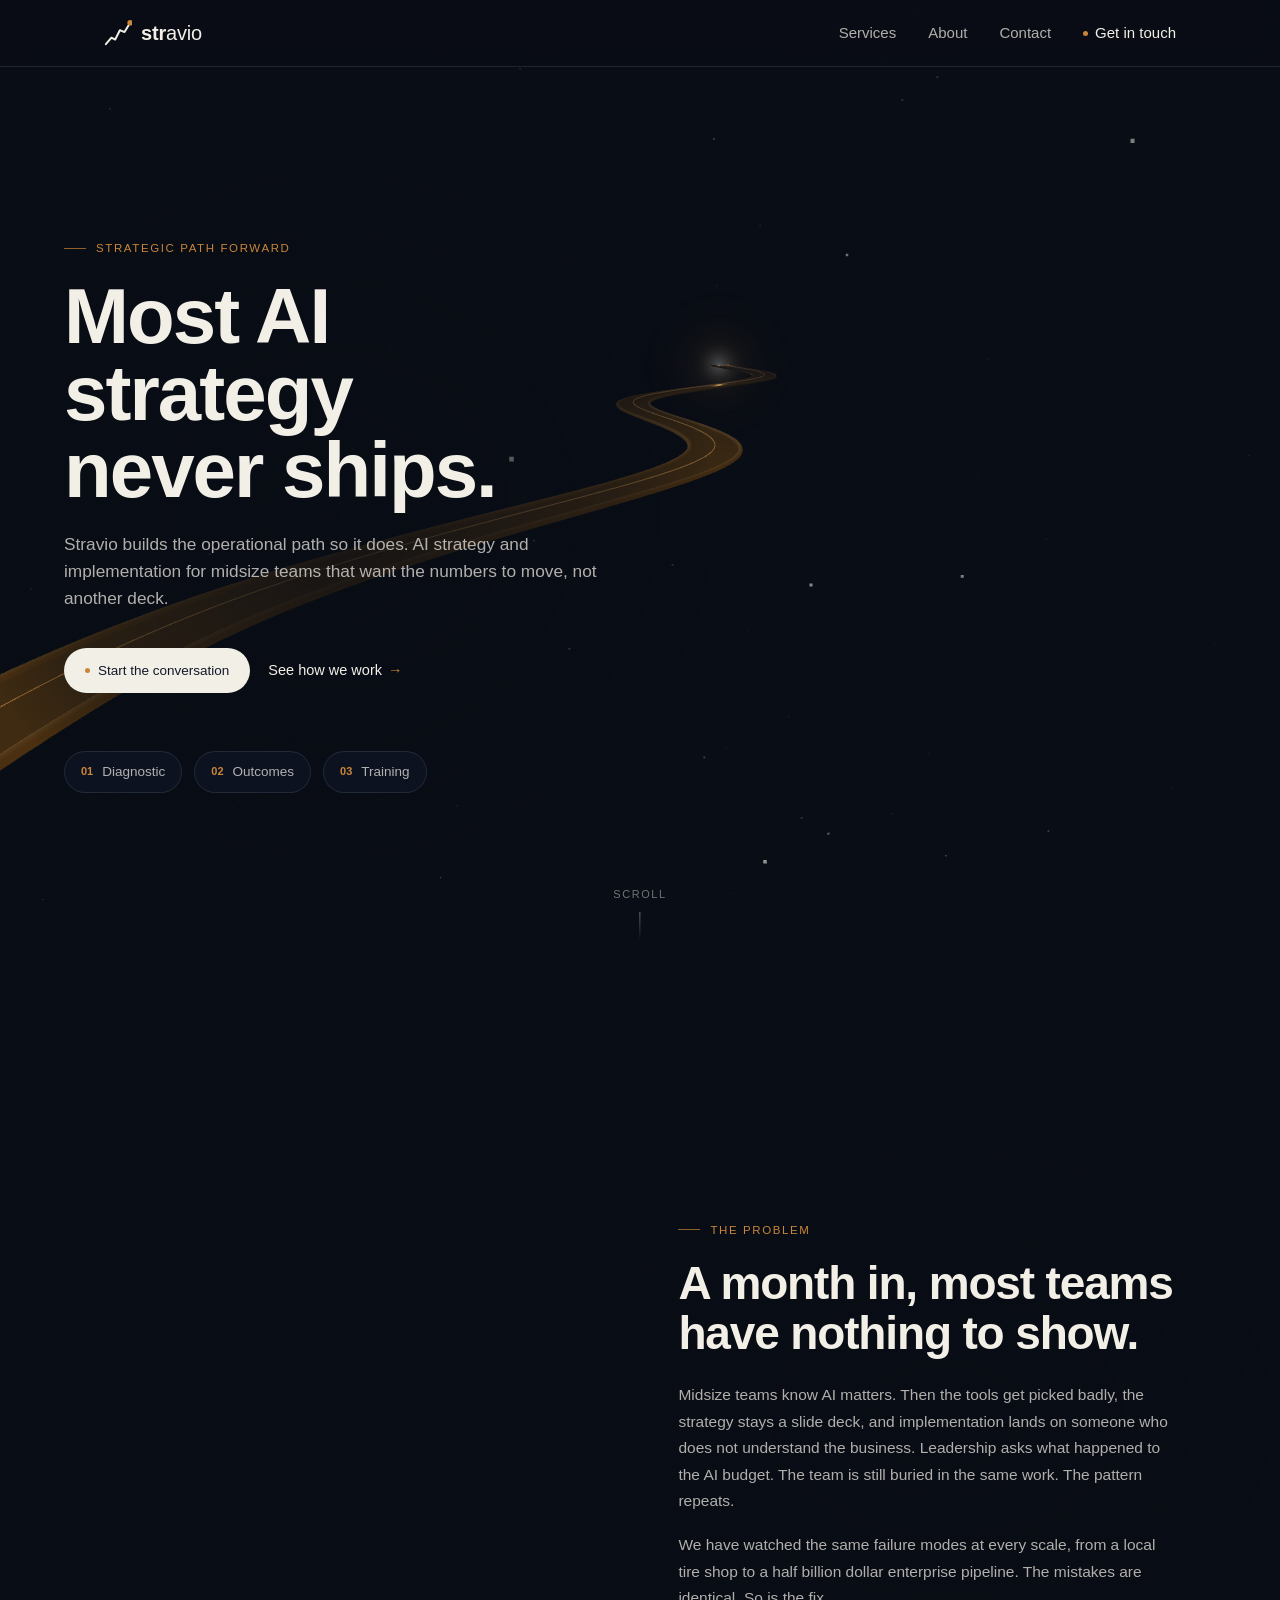
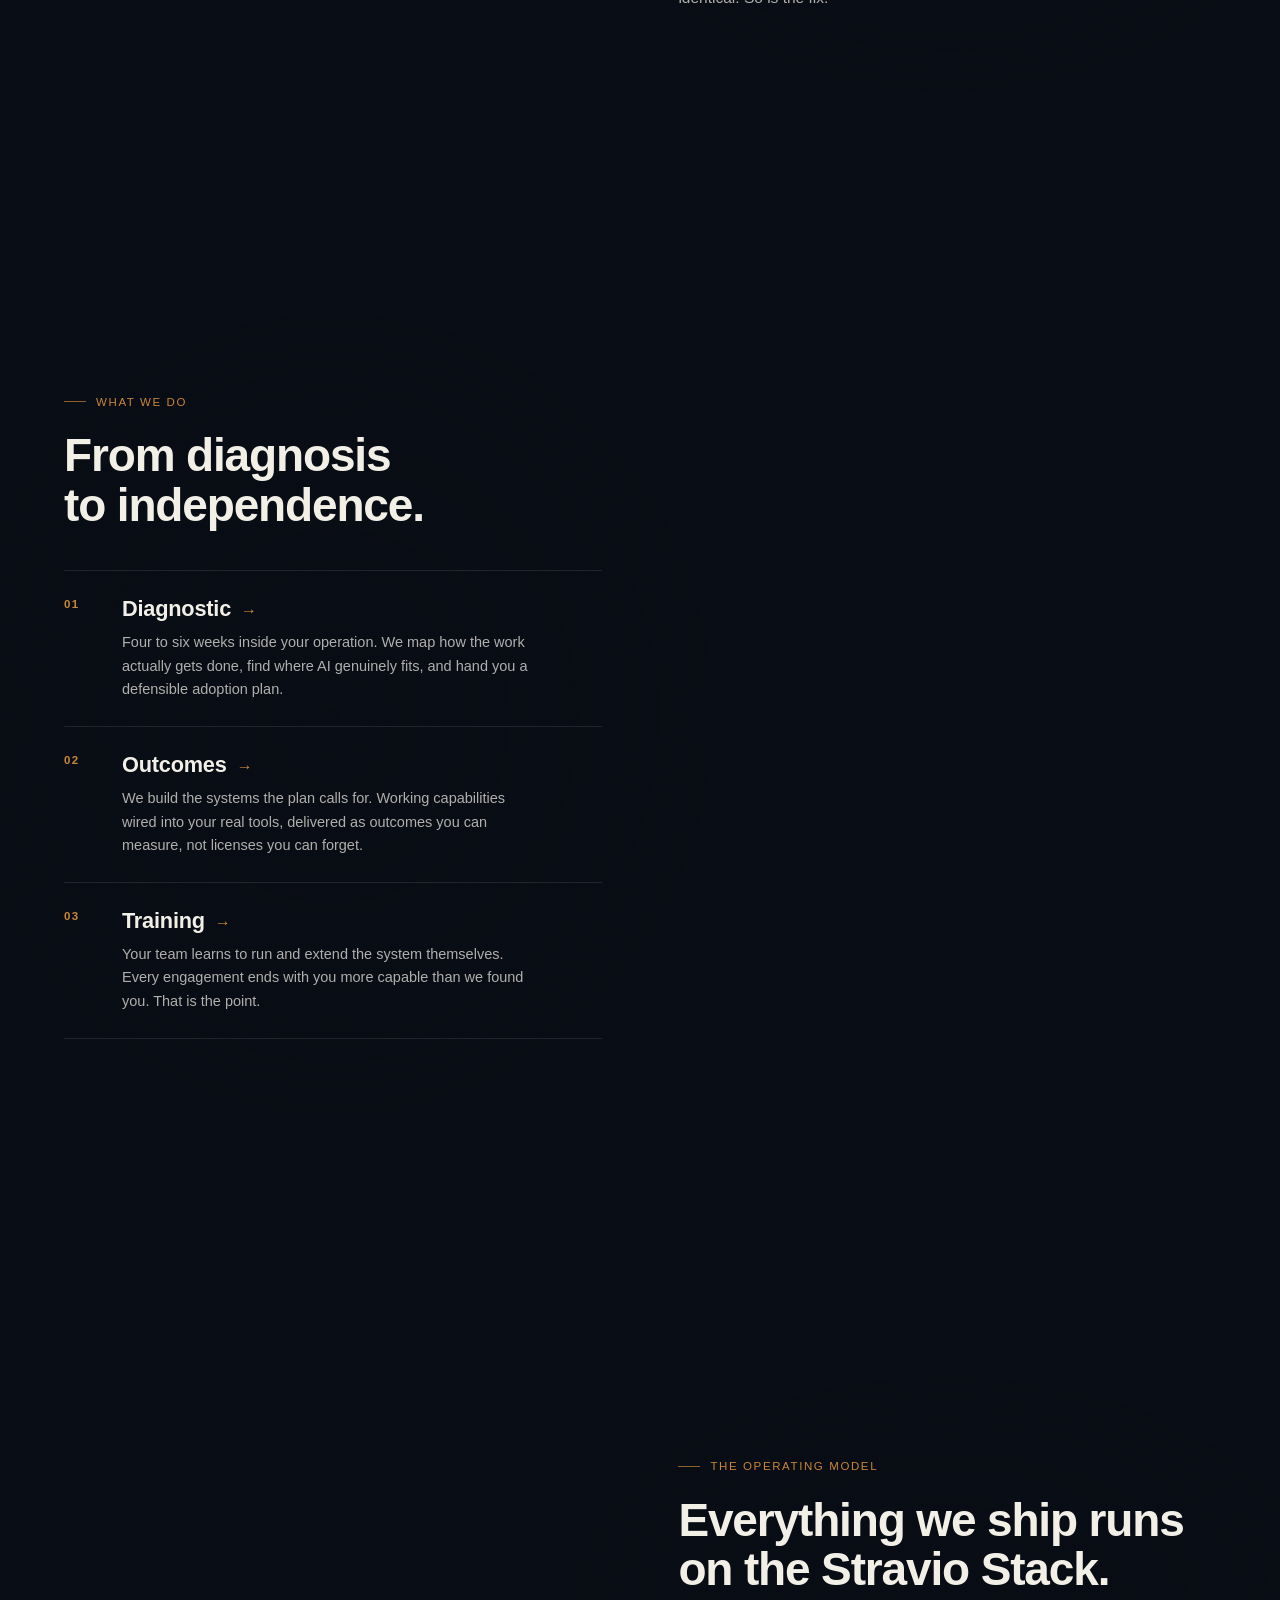
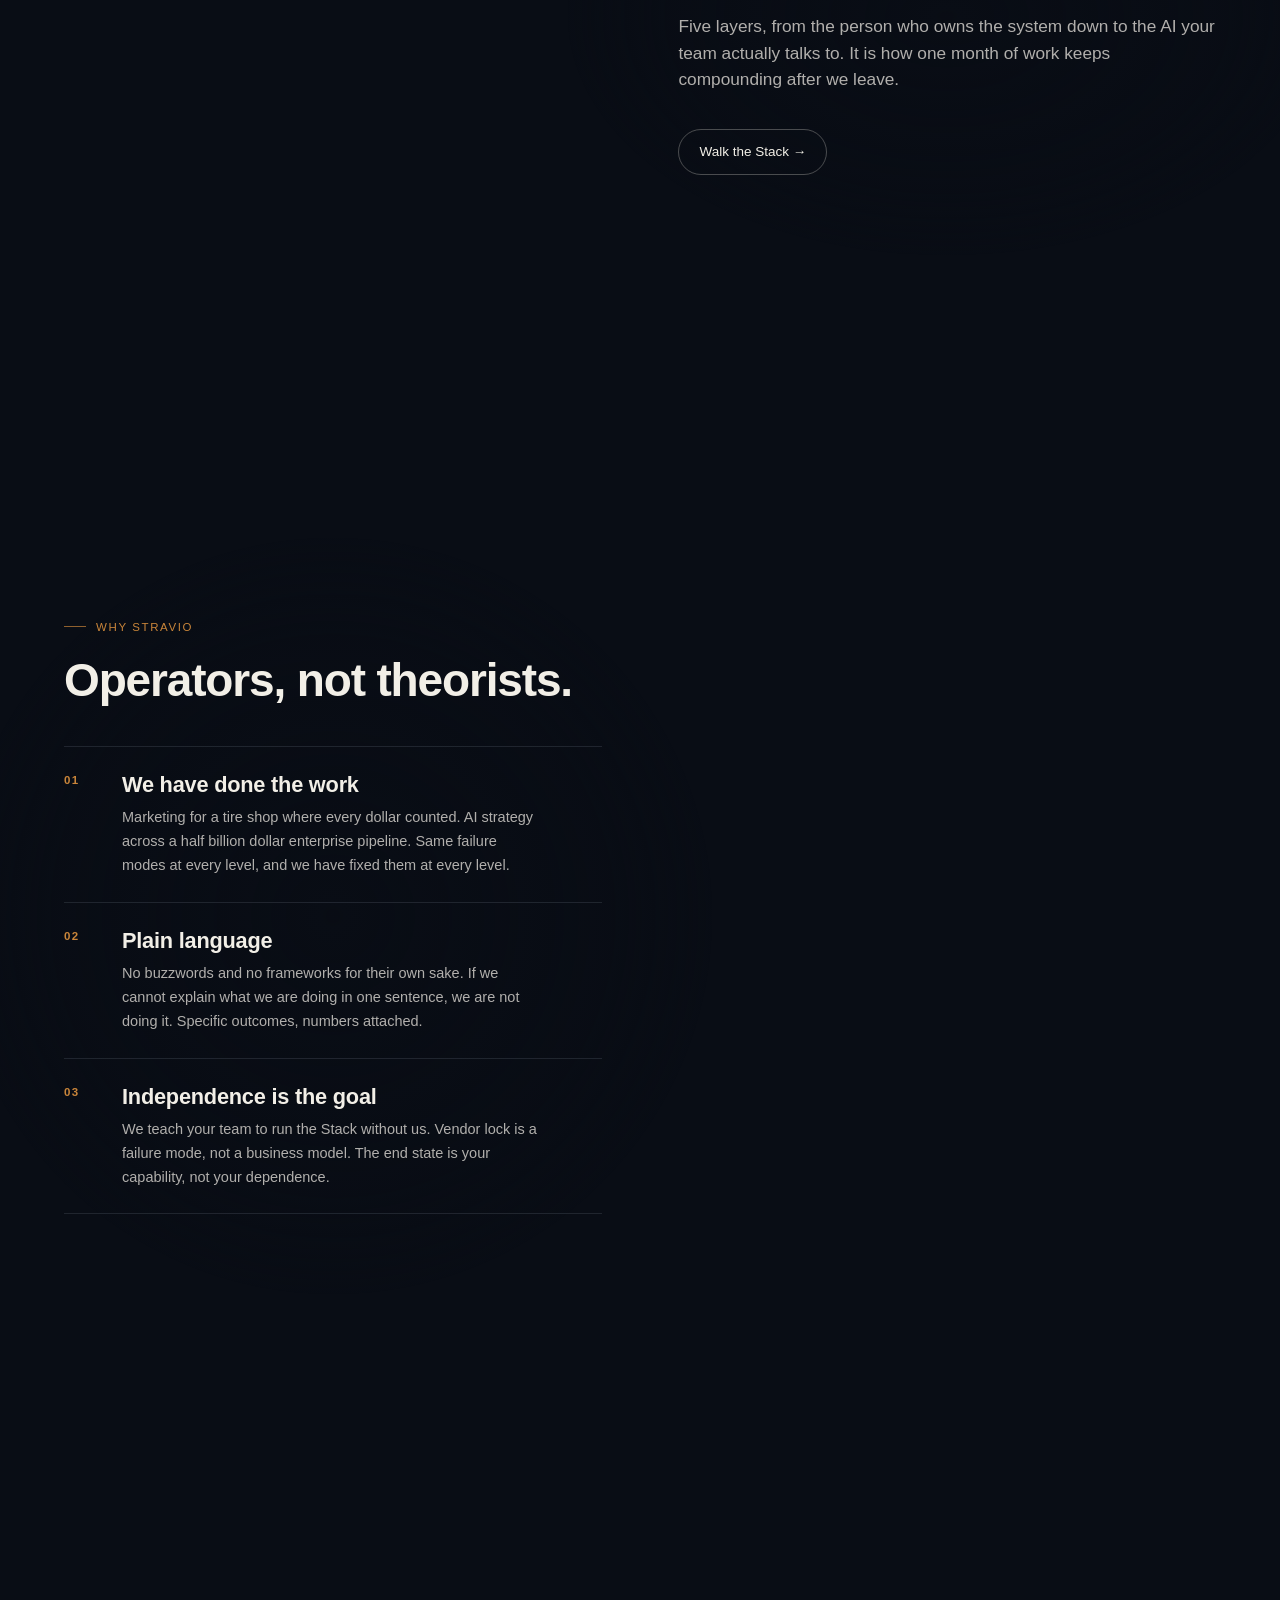
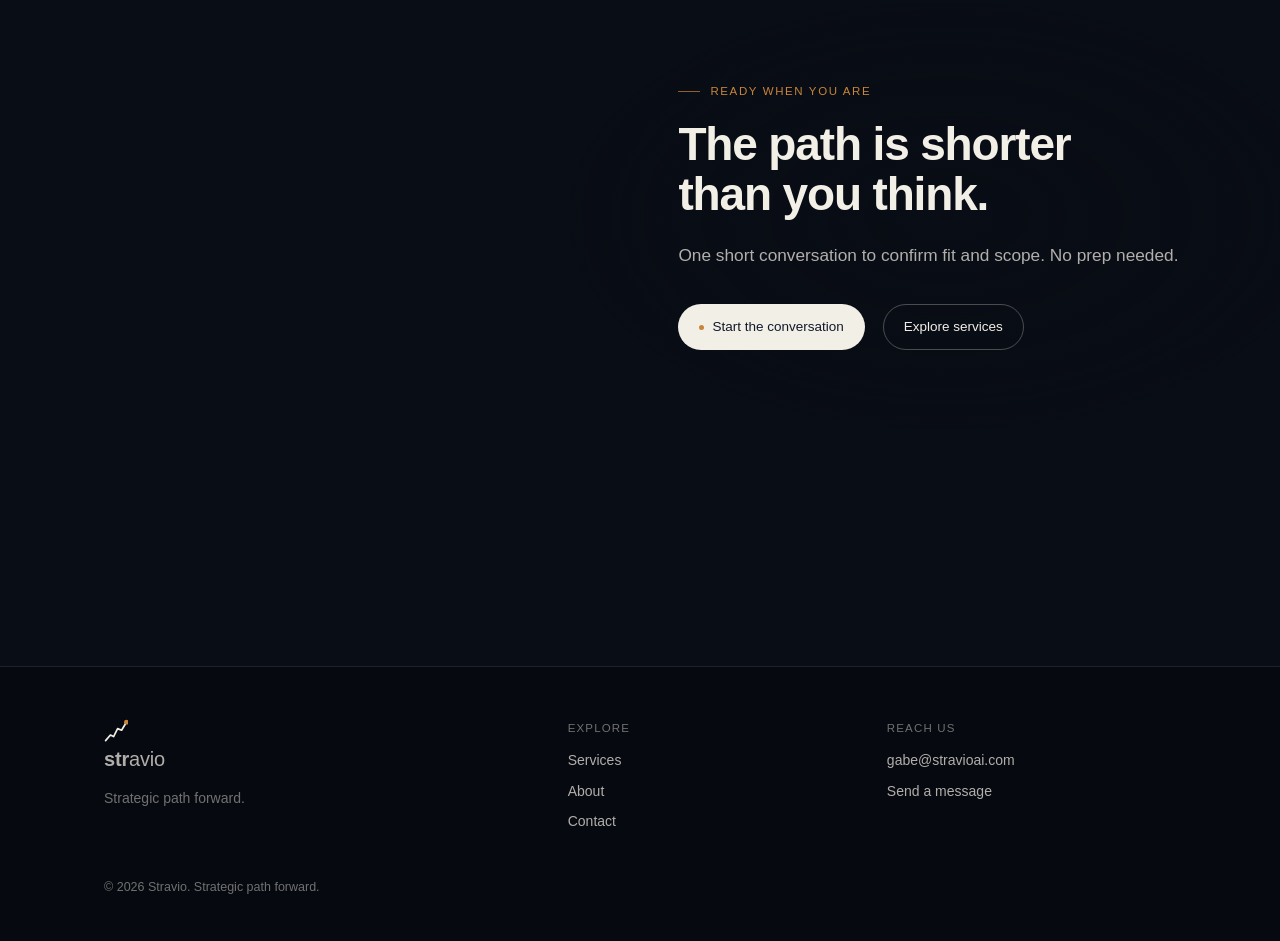
==== commit deaebd1f: "Homepage cinematic scroll journey, iterations 1-4 One persistent full-viewport scene: scroll scrubs " ====
--- a/index.html
+++ b/index.html
@@ -20,7 +20,7 @@
   <link rel="stylesheet" href="assets/css/site.css">
   <script type="importmap">{ "imports": { "three": "./vendor/three.module.min.js" } }</script>
 </head>
-<body>
+<body class="journey">
 
 <header class="nav">
   <div class="wrap nav-inner">
@@ -37,13 +37,16 @@
   </div>
 </header>
 
+<!-- One persistent scene behind the entire page. Scroll drives the camera
+     along the path; the sections below are stops on that journey. -->
+<div class="journey-bg"><canvas id="journeyCanvas" aria-hidden="true"></canvas></div>
+
 <main>
 
-  <!-- HERO · the path ahead -->
-  <section class="hero" aria-label="Introduction">
-    <div class="scene"><canvas id="heroCanvas" aria-hidden="true"></canvas></div>
-    <div class="hero-content">
-      <div class="wrap">
+  <!-- STOP 1 · HERO · the path ahead (copy left, track right) -->
+  <section class="stop" aria-label="Introduction">
+    <div class="wrap">
+      <div class="stop-inner">
         <p class="eyebrow">Strategic path forward</p>
         <h1>Most AI strategy never ships.</h1>
         <p class="lead">Stravio builds the operational path so it does. AI strategy and implementation for midsize teams that want the numbers to move, not another deck.</p>
@@ -61,10 +64,10 @@
     <div class="scroll-hint">Scroll</div>
   </section>
 
-  <!-- PROBLEM -->
-  <section class="band" id="problem">
-    <div class="wrap">
-      <div class="panel steel">
+  <!-- STOP 2 · PROBLEM (copy right, track left) -->
+  <section class="stop" id="problem">
+    <div class="wrap">
+      <div class="stop-inner right">
         <p class="eyebrow" data-reveal>The problem</p>
         <h2 data-reveal>A month in, most teams have nothing to show.</h2>
         <div class="measure" style="margin-top:24px">
@@ -75,85 +78,97 @@
     </div>
   </section>
 
-  <!-- WHAT WE DO -->
-  <section class="band" id="what">
-    <div class="wrap">
-      <p class="eyebrow" data-reveal>What we do</p>
-      <h2 data-reveal style="max-width:22ch">From diagnosis to independence.</h2>
-      <div class="card-grid" style="margin-top:44px">
-        <a class="card" href="services.html#diagnostic" data-reveal>
-          <span class="card-arw">&rarr;</span>
-          <div class="wm-line"></div>
-          <p class="kicker-num">01</p>
-          <h3 style="margin-top:8px">Diagnostic</h3>
-          <p>Four to six weeks inside your operation. We map how the work actually gets done, find where AI genuinely fits, and hand you a defensible adoption plan.</p>
-        </a>
-        <a class="card" href="services.html#outcomes" data-reveal>
-          <span class="card-arw">&rarr;</span>
-          <div class="wm-line"></div>
-          <p class="kicker-num">02</p>
-          <h3 style="margin-top:8px">Outcomes</h3>
-          <p>We build the systems the plan calls for. Working capabilities wired into your real tools, delivered as outcomes you can measure, not licenses you can forget.</p>
-        </a>
-        <a class="card" href="services.html#training" data-reveal>
-          <span class="card-arw">&rarr;</span>
-          <div class="wm-line"></div>
-          <p class="kicker-num">03</p>
-          <h3 style="margin-top:8px">Training</h3>
-          <p>Your team learns to run and extend the system themselves. Every engagement ends with you more capable than we found you. That is the point.</p>
-        </a>
-      </div>
-    </div>
-  </section>
-
-  <!-- STACK TEASER -->
-  <section class="band-tight" id="stack-teaser">
-    <div class="wrap">
-      <div class="panel" style="display:grid; grid-template-columns:1fr auto; gap:28px; align-items:center">
-        <div>
-          <p class="eyebrow" data-reveal>The operating model</p>
-          <h2 data-reveal style="max-width:20ch">Everything we ship runs on the Stravio Stack.</h2>
-          <p class="lead" data-reveal style="margin-top:16px; font-size:16px">Five layers, from the person who owns the system down to the AI your team actually talks to. It is how one month of work keeps compounding after we leave.</p>
-        </div>
-        <a class="btn btn-ghost" href="services.html#stack" data-reveal>Walk the Stack &rarr;</a>
-      </div>
-    </div>
-  </section>
-
-  <!-- WHY -->
-  <section class="band" id="why">
-    <div class="wrap">
-      <p class="eyebrow" data-reveal>Why Stravio</p>
-      <h2 data-reveal>Operators, not theorists.</h2>
-      <div class="card-grid" style="margin-top:44px">
-        <div class="card" data-reveal>
-          <div class="wm-line"></div>
-          <h3>We have done the work</h3>
-          <p>Marketing for a tire shop where every dollar counted. AI strategy across a half billion dollar enterprise pipeline. Same failure modes at every level, and we have fixed them at every level.</p>
-        </div>
-        <div class="card" data-reveal>
-          <div class="wm-line"></div>
-          <h3>Plain language</h3>
-          <p>No buzzwords and no frameworks for their own sake. If we cannot explain what we are doing in one sentence, we are not doing it. Specific outcomes, numbers attached.</p>
-        </div>
-        <div class="card" data-reveal>
-          <div class="wm-line"></div>
-          <h3>Independence is the goal</h3>
-          <p>We teach your team to run the Stack without us. Vendor lock is a failure mode, not a business model. The end state is your capability, not your dependence.</p>
-        </div>
-      </div>
-    </div>
-  </section>
-
-  <!-- CTA -->
-  <section class="cta-band" id="cta">
-    <div class="wrap">
-      <p class="eyebrow" data-reveal style="justify-content:center">Ready when you are</p>
-      <h2 data-reveal>The path is shorter than you think.</h2>
-      <p class="lead" data-reveal>One short conversation to confirm fit and scope. No prep needed.</p>
-      <div class="hero-cta" data-reveal>
-        <a class="btn btn-primary" href="contact.html"><span class="mark"></span>Start the conversation</a>
-        <a class="btn btn-ghost" href="services.html">Explore services</a>
+  <!-- STOP 3 · WHAT WE DO (copy left, track right) -->
+  <section class="stop" id="what">
+    <div class="wrap">
+      <div class="stop-inner">
+        <p class="eyebrow" data-reveal>What we do</p>
+        <h2 data-reveal style="max-width:22ch">From diagnosis to independence.</h2>
+        <div class="ledger" data-reveal>
+          <a class="ledger-row" href="services.html#diagnostic">
+            <span class="kicker-num">01</span>
+            <span>
+              <h3>Diagnostic <span class="arw">&rarr;</span></h3>
+              <p>Four to six weeks inside your operation. We map how the work actually gets done, find where AI genuinely fits, and hand you a defensible adoption plan.</p>
+            </span>
+          </a>
+          <a class="ledger-row" href="services.html#outcomes">
+            <span class="kicker-num">02</span>
+            <span>
+              <h3>Outcomes <span class="arw">&rarr;</span></h3>
+              <p>We build the systems the plan calls for. Working capabilities wired into your real tools, delivered as outcomes you can measure, not licenses you can forget.</p>
+            </span>
+          </a>
+          <a class="ledger-row" href="services.html#training">
+            <span class="kicker-num">03</span>
+            <span>
+              <h3>Training <span class="arw">&rarr;</span></h3>
+              <p>Your team learns to run and extend the system themselves. Every engagement ends with you more capable than we found you. That is the point.</p>
+            </span>
+          </a>
+        </div>
+      </div>
+    </div>
+  </section>
+
+  <!-- STOP 4 · THE STACK (copy right, track left) -->
+  <section class="stop" id="stack-teaser">
+    <div class="wrap">
+      <div class="stop-inner right">
+        <p class="eyebrow" data-reveal>The operating model</p>
+        <h2 data-reveal style="max-width:20ch">Everything we ship runs on the Stravio Stack.</h2>
+        <p class="lead" data-reveal style="margin-top:18px">Five layers, from the person who owns the system down to the AI your team actually talks to. It is how one month of work keeps compounding after we leave.</p>
+        <div class="hero-cta" data-reveal>
+          <a class="btn btn-ghost" href="services.html#stack">Walk the Stack &rarr;</a>
+        </div>
+      </div>
+    </div>
+  </section>
+
+  <!-- STOP 5 · WHY STRAVIO (copy left, track right) -->
+  <section class="stop" id="why">
+    <div class="wrap">
+      <div class="stop-inner">
+        <p class="eyebrow" data-reveal>Why Stravio</p>
+        <h2 data-reveal>Operators, not theorists.</h2>
+        <div class="ledger" data-reveal>
+          <div class="ledger-row">
+            <span class="kicker-num">01</span>
+            <span>
+              <h3>We have done the work</h3>
+              <p>Marketing for a tire shop where every dollar counted. AI strategy across a half billion dollar enterprise pipeline. Same failure modes at every level, and we have fixed them at every level.</p>
+            </span>
+          </div>
+          <div class="ledger-row">
+            <span class="kicker-num">02</span>
+            <span>
+              <h3>Plain language</h3>
+              <p>No buzzwords and no frameworks for their own sake. If we cannot explain what we are doing in one sentence, we are not doing it. Specific outcomes, numbers attached.</p>
+            </span>
+          </div>
+          <div class="ledger-row">
+            <span class="kicker-num">03</span>
+            <span>
+              <h3>Independence is the goal</h3>
+              <p>We teach your team to run the Stack without us. Vendor lock is a failure mode, not a business model. The end state is your capability, not your dependence.</p>
+            </span>
+          </div>
+        </div>
+      </div>
+    </div>
+  </section>
+
+  <!-- STOP 6 · ARRIVAL · CTA (copy right, the light arrives left) -->
+  <section class="stop" id="cta">
+    <div class="wrap">
+      <div class="stop-inner right">
+        <p class="eyebrow" data-reveal>Ready when you are</p>
+        <h2 data-reveal>The path is shorter than you think.</h2>
+        <p class="lead" data-reveal>One short conversation to confirm fit and scope. No prep needed.</p>
+        <div class="hero-cta" data-reveal>
+          <a class="btn btn-primary" href="contact.html"><span class="mark"></span>Start the conversation</a>
+          <a class="btn btn-ghost" href="services.html">Explore services</a>
+        </div>
       </div>
     </div>
   </section>
@@ -186,8 +201,8 @@
 
 <script type="module">
   import './assets/js/site.js';
-  import { initHeroPath } from './assets/js/scenes.js';
-  initHeroPath(document.getElementById('heroCanvas'));
+  import { initHomeJourney } from './assets/js/scenes/home.js';
+  initHomeJourney(document.getElementById('journeyCanvas'));
 </script>
 </body>
 </html>
--- a/assets/css/site.css
+++ b/assets/css/site.css
@@ -324,6 +324,54 @@
 .field textarea { resize: vertical; min-height: 100px; }
 .form-note { font-size: 12.5px; color: var(--pearl-faint); }
 
+/* ============================================================
+   Journey layout (homepage) — one fixed 3D scene behind the page,
+   sections are full-height "stops" with a soft scrim for legibility.
+   No panels, no cards: type sits directly on the scene.
+   ============================================================ */
+.journey-bg { position: fixed; inset: 0; z-index: 0; }
+.journey-bg canvas { width: 100%; height: 100%; display: block; }
+body.journey main, body.journey footer.foot { position: relative; z-index: 1; }
+
+.stop { min-height: 100vh; display: flex; align-items: center; padding: 90px 0; }
+/* journey stops ignore the centered wrap width: copy pins to the true
+   screen edge so the road always owns the opposite half of the viewport */
+.stop > .wrap { width: 100%; max-width: none; padding: 0 clamp(28px, 5vw, 90px); }
+.stop-inner { max-width: min(560px, 42vw); position: relative; }
+.stop-inner .lead { margin-top: 22px; }
+.stop-inner.right { margin-left: auto; }
+.stop-inner.center { margin: 0 auto; text-align: center; max-width: 640px; }
+
+/* legibility scrim: a soft dark ellipse behind the text, never a box */
+.stop-inner::before {
+  content: ""; position: absolute; inset: -80px -110px; z-index: -1; border-radius: 50%;
+  background: radial-gradient(ellipse at center, rgba(9, 13, 21, .78) 0%, rgba(9, 13, 21, .4) 52%, rgba(9, 13, 21, 0) 72%);
+  pointer-events: none;
+}
+
+/* ledger rows: full-bleed numbered entries, rule-separated — not cards */
+.ledger { margin-top: 40px; }
+.ledger-row {
+  display: grid; grid-template-columns: 44px 1fr; gap: 14px;
+  border-top: 1px solid var(--line); padding: 24px 0;
+  text-decoration: none; color: var(--pearl);
+}
+.ledger-row:last-child { border-bottom: 1px solid var(--line); }
+.ledger-row h3 { display: flex; align-items: baseline; gap: 10px; }
+.ledger-row h3 .arw { color: var(--brass); font-size: 16px; transition: transform .2s ease; }
+a.ledger-row:hover h3 .arw { transform: translateX(4px); }
+a.ledger-row:hover h3 { color: var(--brass-2); }
+.ledger-row p { color: var(--pearl-dim); font-size: 14.5px; line-height: 1.65; margin-top: 8px; max-width: 52ch; }
+
+@media (max-width: 860px) {
+  .stop { padding: 70px 0; }
+  .stop-inner, .stop-inner.right { max-width: 100%; margin: 0; }
+  .stop-inner::before { inset: -50px -30px; }
+}
+@media (min-width: 861px) and (max-width: 1150px) {
+  .stop-inner { max-width: 46vw; }
+}
+
 /* ---------- CTA band ---------- */
 .cta-band { text-align: center; padding: var(--band) 0; }
 .cta-band h2 { margin: 0 auto; max-width: 20ch; }
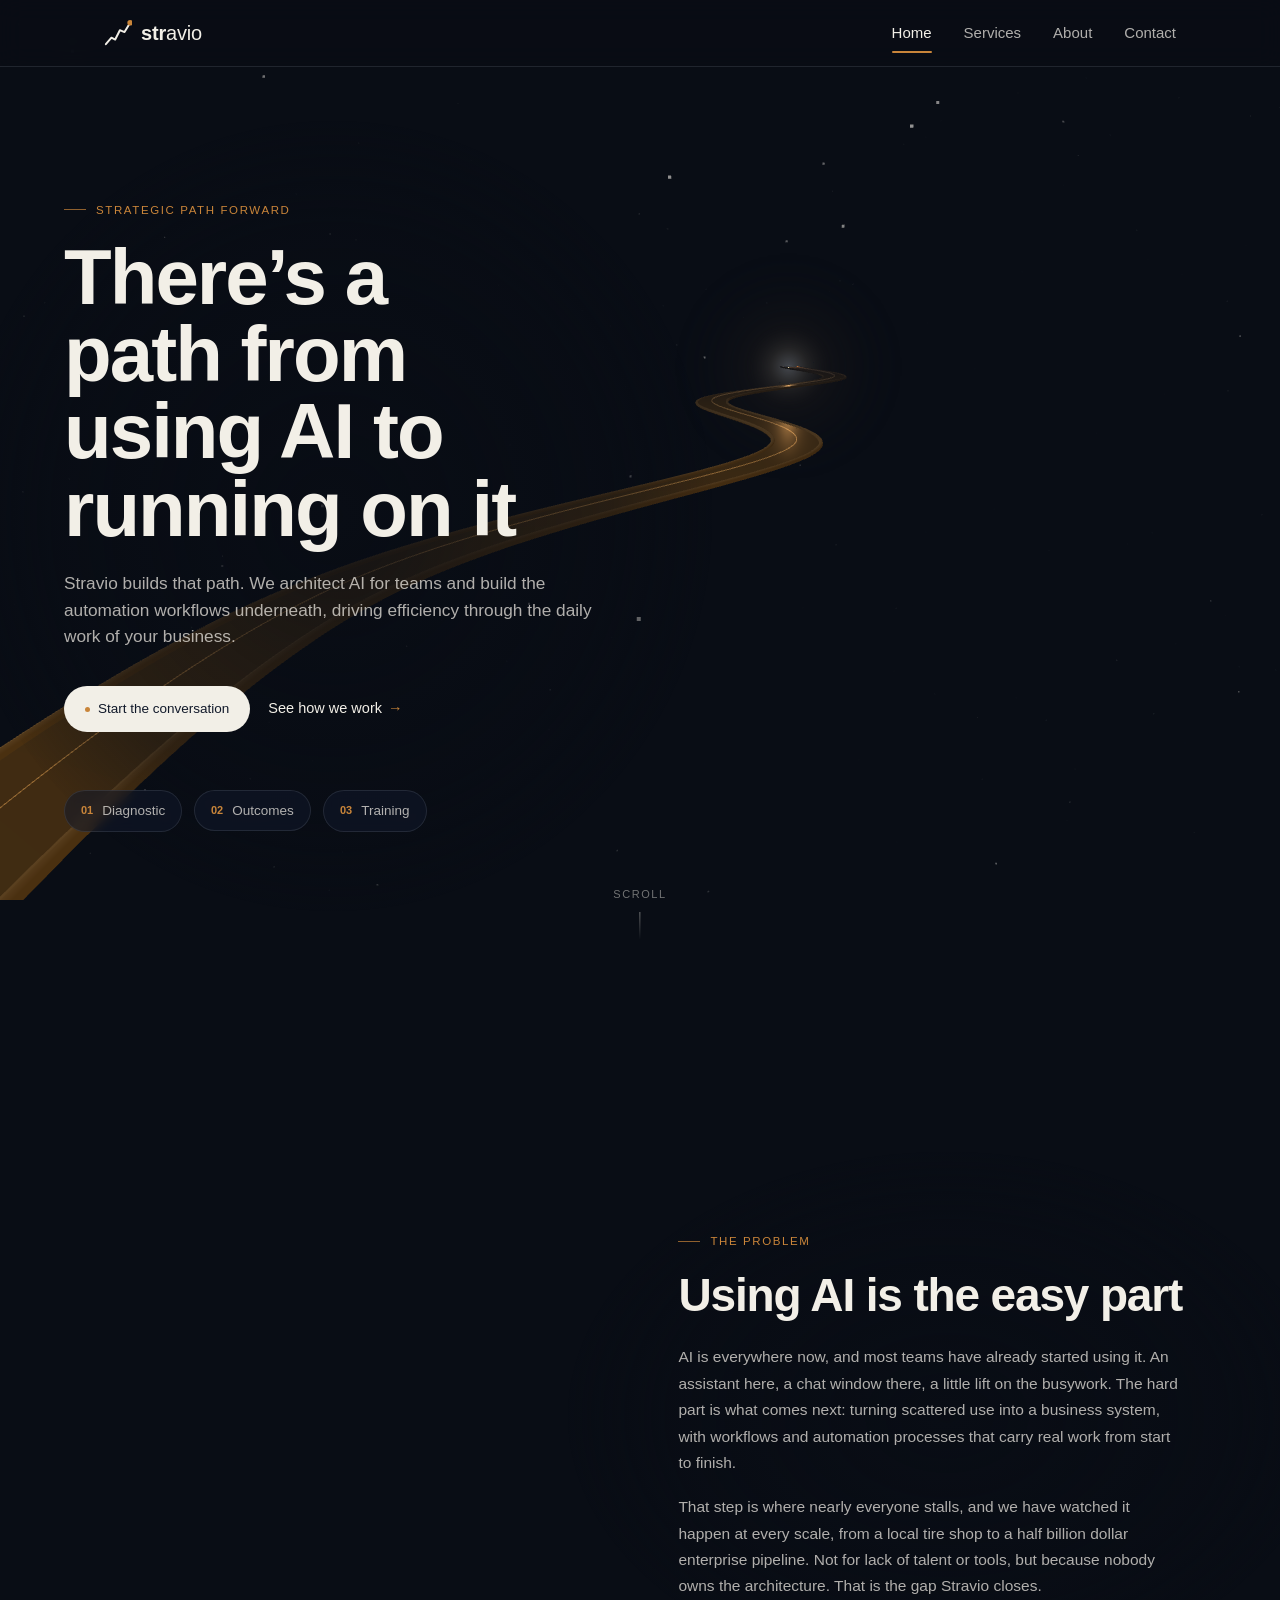
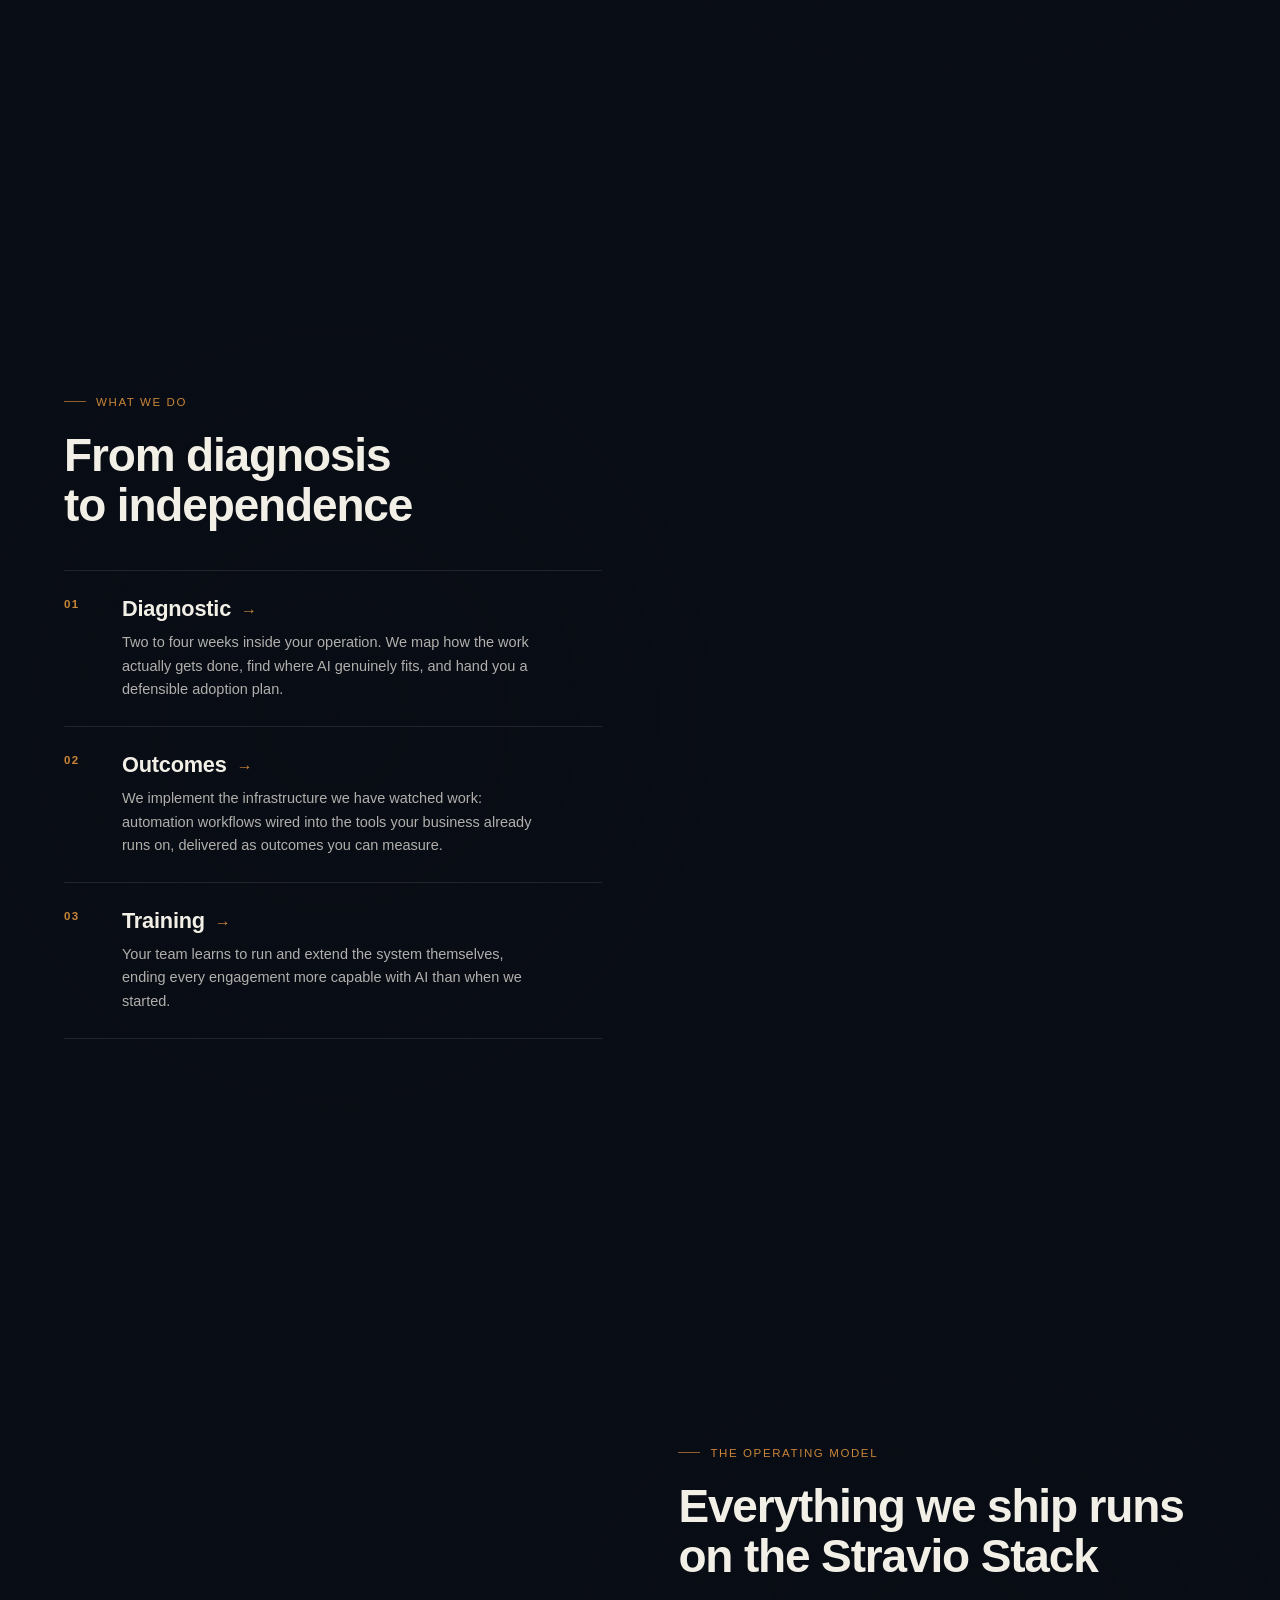
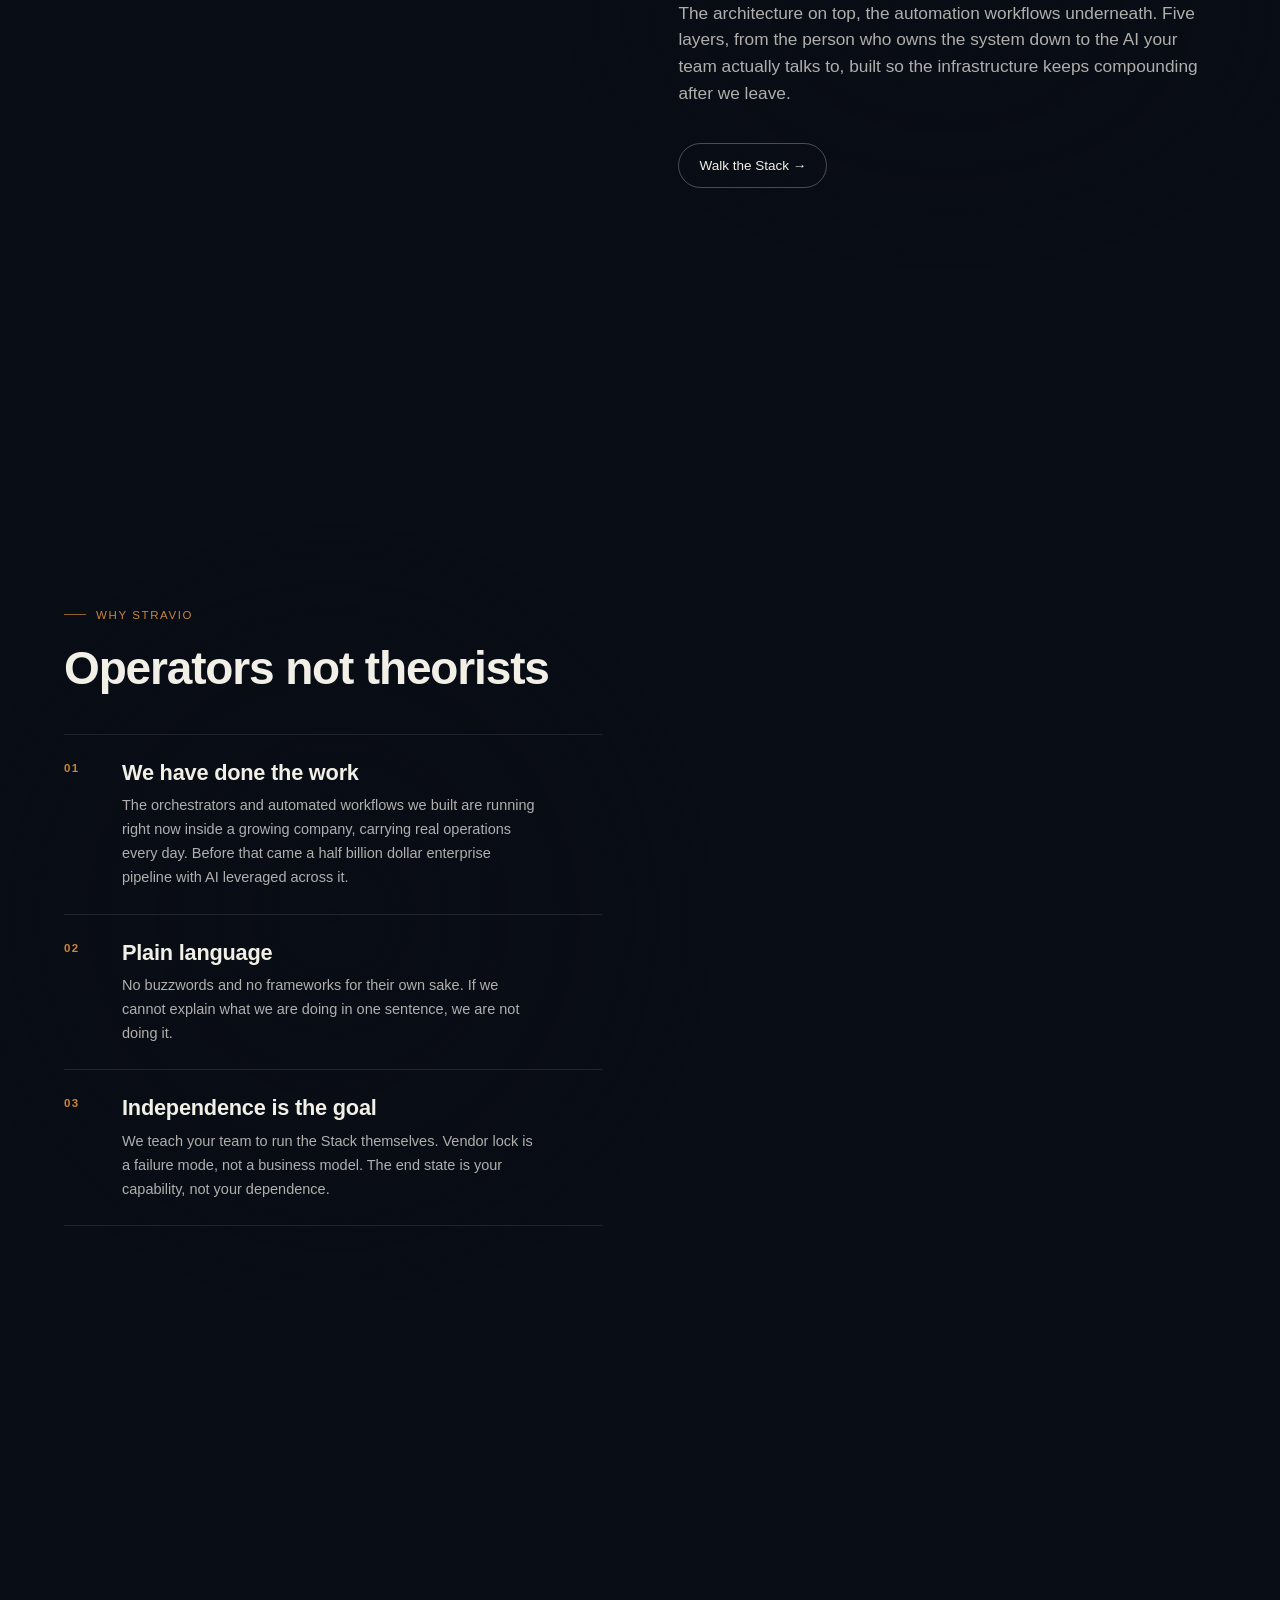
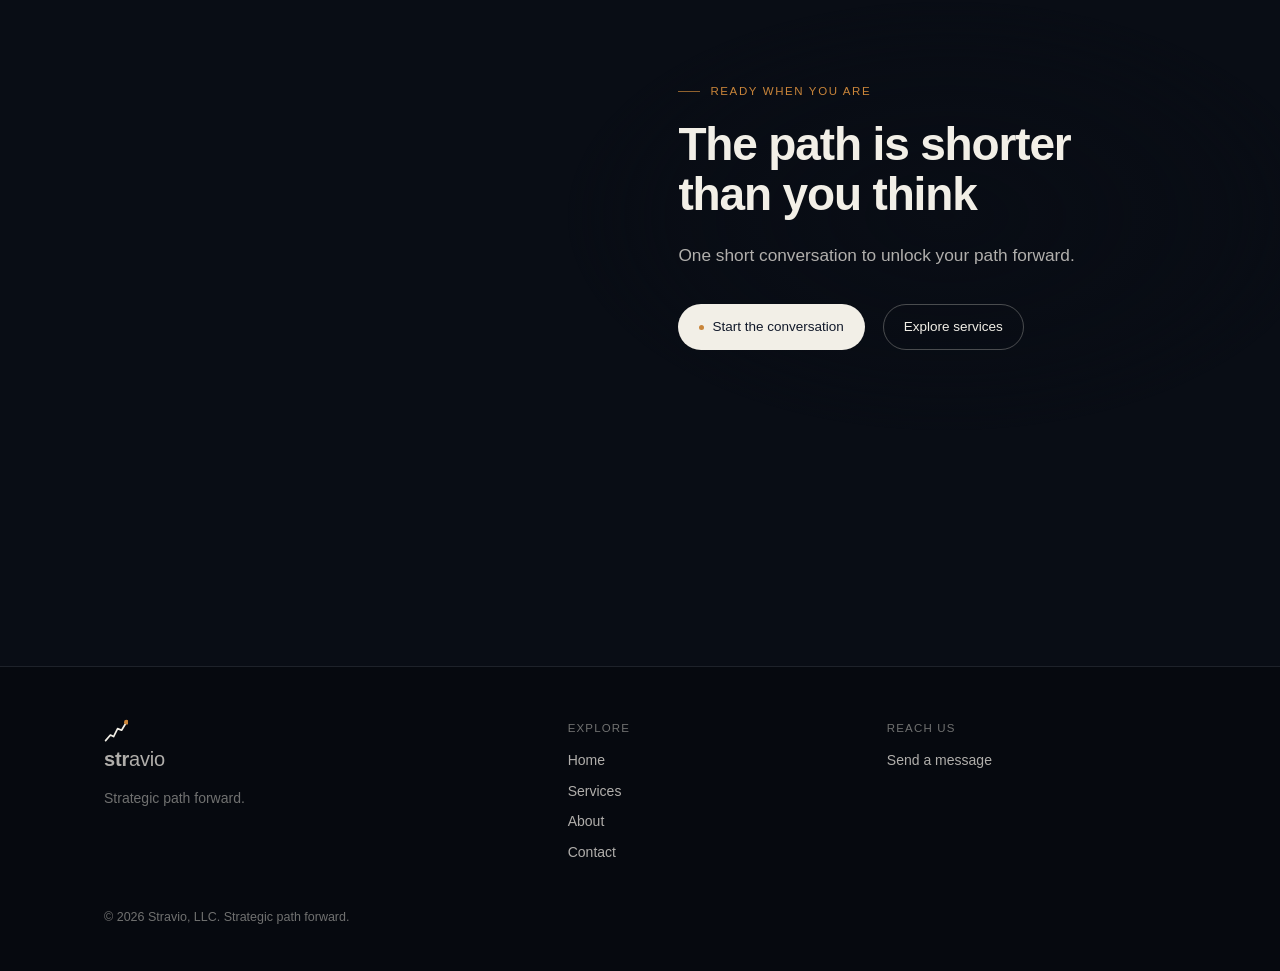
==== commit ab4116a3: "Site v3 ship: final copy pass, contact form live, full-page revisions Copy pass (Gabe-steered, all 4" ====
--- a/index.html
+++ b/index.html
@@ -3,19 +3,19 @@
 <head>
   <meta charset="utf-8">
   <meta name="viewport" content="width=device-width, initial-scale=1">
-  <title>Stravio — Strategic path forward</title>
-  <meta name="description" content="Most AI strategy never ships. Stravio builds the operational path so it does. AI strategy and implementation for midsize teams that want the numbers to move.">
+  <title>Stravio · Strategic path forward</title>
+  <meta name="description" content="There's a path from using AI to running on it. Stravio architects AI for teams and builds the automation workflows underneath, driving efficiency through the daily work of your business.">
   <meta name="theme-color" content="#11192A">
   <link rel="canonical" href="https://stravioai.com/">
   <link rel="icon" href="data:image/svg+xml,%3Csvg xmlns='http://www.w3.org/2000/svg' viewBox='0 0 30 30'%3E%3Crect width='30' height='30' rx='6' fill='%2311192A'/%3E%3Cpolyline points='4,25 9,19 13,21 17,12 21,14 26,6' stroke='%23F2EFE7' stroke-width='2' fill='none' stroke-linecap='round' stroke-linejoin='round'/%3E%3Ccircle cx='26' cy='6' r='3' fill='%23C9853A'/%3E%3C/svg%3E">
   <meta property="og:type" content="website">
-  <meta property="og:title" content="Stravio — Strategic path forward">
-  <meta property="og:description" content="Most AI strategy never ships. We build the operational path so it does.">
+  <meta property="og:title" content="Stravio · Strategic path forward">
+  <meta property="og:description" content="There's a path from using AI to running on it. We architect AI for teams and build the automation workflows underneath.">
   <meta property="og:url" content="https://stravioai.com/">
   <meta property="og:image" content="https://stravioai.com/stravio-banner.png">
   <meta name="twitter:card" content="summary_large_image">
-  <meta name="twitter:title" content="Stravio — Strategic path forward">
-  <meta name="twitter:description" content="Most AI strategy never ships. We build the operational path so it does.">
+  <meta name="twitter:title" content="Stravio · Strategic path forward">
+  <meta name="twitter:description" content="There's a path from using AI to running on it. We architect AI for teams and build the automation workflows underneath.">
   <meta name="twitter:image" content="https://stravioai.com/stravio-banner.png">
   <link rel="stylesheet" href="assets/css/site.css">
   <script type="importmap">{ "imports": { "three": "./vendor/three.module.min.js" } }</script>
@@ -29,10 +29,10 @@
       <span class="wordmark"><b>str</b><span>avio</span></span>
     </a>
     <nav class="nav-links" aria-label="Main">
+      <a class="nlink" href="index.html" aria-current="page">Home</a>
       <a class="nlink" href="services.html">Services</a>
       <a class="nlink" href="about.html">About</a>
       <a class="nlink" href="contact.html">Contact</a>
-      <a class="nav-cta" href="contact.html">Get in touch</a>
     </nav>
   </div>
 </header>
@@ -48,8 +48,8 @@
     <div class="wrap">
       <div class="stop-inner">
         <p class="eyebrow">Strategic path forward</p>
-        <h1>Most AI strategy never ships.</h1>
-        <p class="lead">Stravio builds the operational path so it does. AI strategy and implementation for midsize teams that want the numbers to move, not another deck.</p>
+        <h1>There&rsquo;s a path from using AI to running on it</h1>
+        <p class="lead">Stravio builds that path. We architect AI for teams and build the automation workflows underneath, driving efficiency through the daily work of your business.</p>
         <div class="hero-cta">
           <a class="btn btn-primary" href="contact.html"><span class="mark"></span>Start the conversation</a>
           <a class="textlink" href="services.html">See how we work <span class="arw">&rarr;</span></a>
@@ -69,10 +69,10 @@
     <div class="wrap">
       <div class="stop-inner right">
         <p class="eyebrow" data-reveal>The problem</p>
-        <h2 data-reveal>A month in, most teams have nothing to show.</h2>
+        <h2 data-reveal>Using AI is the easy part</h2>
         <div class="measure" style="margin-top:24px">
-          <p class="lead" data-reveal>Midsize teams know AI matters. Then the tools get picked badly, the strategy stays a slide deck, and implementation lands on someone who does not understand the business. Leadership asks what happened to the AI budget. The team is still buried in the same work. The pattern repeats.</p>
-          <p class="lead" style="margin-top:18px" data-reveal>We have watched the same failure modes at every scale, from a local tire shop to a half billion dollar enterprise pipeline. The mistakes are identical. So is the fix.</p>
+          <p class="lead" data-reveal>AI is everywhere now, and most teams have already started using it. An assistant here, a chat window there, a little lift on the busywork. The hard part is what comes next: turning scattered use into a business system, with workflows and automation processes that carry real work from start to finish.</p>
+          <p class="lead" style="margin-top:18px" data-reveal>That step is where nearly everyone stalls, and we have watched it happen at every scale, from a local tire shop to a half billion dollar enterprise pipeline. Not for lack of talent or tools, but because nobody owns the architecture. That is the gap Stravio closes.</p>
         </div>
       </div>
     </div>
@@ -83,27 +83,27 @@
     <div class="wrap">
       <div class="stop-inner">
         <p class="eyebrow" data-reveal>What we do</p>
-        <h2 data-reveal style="max-width:22ch">From diagnosis to independence.</h2>
+        <h2 data-reveal style="max-width:22ch">From diagnosis to independence</h2>
         <div class="ledger" data-reveal>
           <a class="ledger-row" href="services.html#diagnostic">
             <span class="kicker-num">01</span>
             <span>
               <h3>Diagnostic <span class="arw">&rarr;</span></h3>
-              <p>Four to six weeks inside your operation. We map how the work actually gets done, find where AI genuinely fits, and hand you a defensible adoption plan.</p>
+              <p>Two to four weeks inside your operation. We map how the work actually gets done, find where AI genuinely fits, and hand you a defensible adoption plan.</p>
             </span>
           </a>
           <a class="ledger-row" href="services.html#outcomes">
             <span class="kicker-num">02</span>
             <span>
               <h3>Outcomes <span class="arw">&rarr;</span></h3>
-              <p>We build the systems the plan calls for. Working capabilities wired into your real tools, delivered as outcomes you can measure, not licenses you can forget.</p>
+              <p>We implement the infrastructure we have watched work: automation workflows wired into the tools your business already runs on, delivered as outcomes you can measure.</p>
             </span>
           </a>
           <a class="ledger-row" href="services.html#training">
             <span class="kicker-num">03</span>
             <span>
               <h3>Training <span class="arw">&rarr;</span></h3>
-              <p>Your team learns to run and extend the system themselves. Every engagement ends with you more capable than we found you. That is the point.</p>
+              <p>Your team learns to run and extend the system themselves, ending every engagement more capable with AI than when we started.</p>
             </span>
           </a>
         </div>
@@ -116,8 +116,8 @@
     <div class="wrap">
       <div class="stop-inner right">
         <p class="eyebrow" data-reveal>The operating model</p>
-        <h2 data-reveal style="max-width:20ch">Everything we ship runs on the Stravio Stack.</h2>
-        <p class="lead" data-reveal style="margin-top:18px">Five layers, from the person who owns the system down to the AI your team actually talks to. It is how one month of work keeps compounding after we leave.</p>
+        <h2 data-reveal style="max-width:20ch">Everything we ship runs on the Stravio Stack</h2>
+        <p class="lead" data-reveal style="margin-top:18px">The architecture on top, the automation workflows underneath. Five layers, from the person who owns the system down to the AI your team actually talks to, built so the infrastructure keeps compounding after we leave.</p>
         <div class="hero-cta" data-reveal>
           <a class="btn btn-ghost" href="services.html#stack">Walk the Stack &rarr;</a>
         </div>
@@ -130,27 +130,27 @@
     <div class="wrap">
       <div class="stop-inner">
         <p class="eyebrow" data-reveal>Why Stravio</p>
-        <h2 data-reveal>Operators, not theorists.</h2>
+        <h2 data-reveal>Operators not theorists</h2>
         <div class="ledger" data-reveal>
           <div class="ledger-row">
             <span class="kicker-num">01</span>
             <span>
               <h3>We have done the work</h3>
-              <p>Marketing for a tire shop where every dollar counted. AI strategy across a half billion dollar enterprise pipeline. Same failure modes at every level, and we have fixed them at every level.</p>
+              <p>The orchestrators and automated workflows we built are running right now inside a growing company, carrying real operations every day. Before that came a half billion dollar enterprise pipeline with AI leveraged across it.</p>
             </span>
           </div>
           <div class="ledger-row">
             <span class="kicker-num">02</span>
             <span>
               <h3>Plain language</h3>
-              <p>No buzzwords and no frameworks for their own sake. If we cannot explain what we are doing in one sentence, we are not doing it. Specific outcomes, numbers attached.</p>
+              <p>No buzzwords and no frameworks for their own sake. If we cannot explain what we are doing in one sentence, we are not doing it.</p>
             </span>
           </div>
           <div class="ledger-row">
             <span class="kicker-num">03</span>
             <span>
               <h3>Independence is the goal</h3>
-              <p>We teach your team to run the Stack without us. Vendor lock is a failure mode, not a business model. The end state is your capability, not your dependence.</p>
+              <p>We teach your team to run the Stack themselves. Vendor lock is a failure mode, not a business model. The end state is your capability, not your dependence.</p>
             </span>
           </div>
         </div>
@@ -163,8 +163,8 @@
     <div class="wrap">
       <div class="stop-inner right">
         <p class="eyebrow" data-reveal>Ready when you are</p>
-        <h2 data-reveal>The path is shorter than you think.</h2>
-        <p class="lead" data-reveal>One short conversation to confirm fit and scope. No prep needed.</p>
+        <h2 data-reveal>The path is shorter than you think</h2>
+        <p class="lead" data-reveal>One short conversation to unlock your path forward.</p>
         <div class="hero-cta" data-reveal>
           <a class="btn btn-primary" href="contact.html"><span class="mark"></span>Start the conversation</a>
           <a class="btn btn-ghost" href="services.html">Explore services</a>
@@ -185,18 +185,18 @@
       <p class="tag">Strategic path forward.</p>
     </div>
     <div>
-      <h5>Explore</h5>
+      <p class="foot-h">Explore</p>
+      <a href="index.html">Home</a>
       <a href="services.html">Services</a>
       <a href="about.html">About</a>
       <a href="contact.html">Contact</a>
     </div>
     <div>
-      <h5>Reach us</h5>
-      <a href="mailto:gabe@stravioai.com">gabe@stravioai.com</a>
+      <p class="foot-h">Reach us</p>
       <a href="contact.html">Send a message</a>
     </div>
   </div>
-  <div class="wrap"><p class="copy">&copy; <span data-year>2026</span> Stravio. Strategic path forward.</p></div>
+  <div class="wrap"><p class="copy">&copy; <span data-year>2026</span> Stravio, LLC. Strategic path forward.</p></div>
 </footer>
 
 <script type="module">
--- a/assets/css/site.css
+++ b/assets/css/site.css
@@ -148,7 +148,7 @@
 /* ---------- hero (index) ---------- */
 .hero { min-height: calc(100vh - 66px); position: relative; overflow: hidden; display: flex; align-items: center; padding: 70px 0; }
 .hero .scene { position: absolute; inset: 0; width: 100%; height: 100%; z-index: 0; }
-.hero .scene canvas, .contact-hero .scene canvas { width: 100%; height: 100%; display: block; }
+.hero .scene canvas { width: 100%; height: 100%; display: block; }
 .hero-content { position: relative; z-index: 2; width: 100%; }
 .hero h1 { max-width: 14ch; }
 .hero .lead { margin-top: 24px; }
@@ -222,10 +222,14 @@
 .step.active { opacity: 1; background: var(--brass-soft); border-color: rgba(201, 133, 58, .4); }
 .step .sidx { color: var(--brass); font-weight: 700; font-variant-numeric: tabular-nums; font-size: 13.5px; padding-top: 2px; }
 .step .sname { font-weight: 700; font-size: 16px; }
-.step .sdesc { color: var(--pearl-dim); font-size: 13.5px; margin-top: 3px; max-height: 0; overflow: hidden; transition: max-height .35s ease; }
-.step.active .sdesc { max-height: 72px; }
+.step .sdesc {
+  color: var(--pearl-dim); font-size: 13.5px; margin-top: 3px;
+  display: grid; grid-template-rows: 0fr; transition: grid-template-rows .35s ease;
+}
+.step .sdesc > span { overflow: hidden; min-height: 0; }
+.step.active .sdesc { grid-template-rows: 1fr; }
 body.reduce .step { opacity: 1; }
-body.reduce .step .sdesc { max-height: 72px; }
+body.reduce .step .sdesc { grid-template-rows: 1fr; }
 
 /* ---------- services page ---------- */
 .svc-block { border-top: 1px solid var(--line); padding-top: clamp(40px, 5vw, 64px); margin-top: clamp(40px, 5vw, 64px); }
@@ -250,7 +254,7 @@
 .arch-grid { display: grid; grid-template-columns: 1fr 1fr; gap: 18px; margin-top: 28px; }
 @media (max-width: 720px) { .arch-grid { grid-template-columns: 1fr; } }
 .arch { background: var(--steel-panel); border: 1px solid var(--line); border-radius: 16px; padding: 28px; }
-.arch h4 { font-size: 18px; margin-bottom: 9px; }
+.arch h3 { font-size: 18px; margin-bottom: 9px; letter-spacing: -0.025em; }
 .arch p { color: var(--pearl-dim); font-size: 14.5px; }
 .arch .arch-tag { font-size: var(--t-micro); letter-spacing: .1em; text-transform: uppercase; color: var(--brass); margin-bottom: 12px; font-weight: 500; }
 
@@ -268,7 +272,7 @@
 .principles { display: grid; grid-template-columns: 1fr 1fr; gap: 0 40px; }
 @media (max-width: 760px) { .principles { grid-template-columns: 1fr; } }
 .principle { border-top: 1px solid var(--line); padding: 20px 0 26px; }
-.principle h4 { margin-bottom: 6px; }
+.principle h3 { margin-bottom: 6px; font-size: 17px; line-height: 1.3; letter-spacing: -0.025em; }
 .principle p { color: var(--pearl-dim); font-size: 14.5px; }
 .principle .kicker-num { display: block; margin-bottom: 10px; }
 
@@ -290,30 +294,30 @@
 .team-card .t-role { color: var(--brass); font-size: var(--t-micro); letter-spacing: .12em; text-transform: uppercase; margin-top: 6px; font-weight: 500; }
 .team-card p { color: var(--pearl-dim); font-size: 14.5px; margin-top: 14px; }
 
-/* journey waypoint cards */
-.way-cards { display: flex; flex-direction: column; gap: 8px; }
-.way-card {
-  border: 1px solid transparent; border-radius: 14px; padding: 16px 18px; cursor: pointer;
-  opacity: .45; transition: opacity .3s ease, background .3s ease, border-color .3s ease;
-  background: none; text-align: left; font-family: var(--font); color: var(--pearl); width: 100%;
-}
-.way-card:hover { opacity: .8; }
-.way-card.active { opacity: 1; background: var(--brass-soft); border-color: rgba(201, 133, 58, .4); }
-.way-card .w-when { font-size: var(--t-micro); letter-spacing: .1em; text-transform: uppercase; color: var(--brass); font-weight: 500; }
-.way-card .w-title { font-weight: 700; font-size: 16px; margin-top: 4px; }
-.way-card .w-body { color: var(--pearl-dim); font-size: 13.5px; margin-top: 4px; max-height: 0; overflow: hidden; transition: max-height .35s ease; }
-.way-card.active .w-body { max-height: 90px; }
-body.reduce .way-card { opacity: 1; }
-body.reduce .way-card .w-body { max-height: 90px; }
-
-/* ---------- contact page ---------- */
-.contact-hero { position: relative; overflow: hidden; min-height: calc(100vh - 66px); display: flex; align-items: center; padding: 60px 0; }
-.contact-hero .scene { position: absolute; inset: 0; z-index: 0; }
-.contact-hero .hero-content { position: relative; z-index: 2; width: 100%; }
-.contact-grid { display: grid; grid-template-columns: 1fr 1fr; gap: clamp(32px, 5vw, 64px); align-items: start; }
-@media (max-width: 860px) { .contact-grid { grid-template-columns: 1fr; } }
-
-form.lead-form { display: flex; flex-direction: column; gap: 15px; }
+/* ---------- contact page — arrival, one still frame ---------- */
+form.lead-form { display: flex; flex-direction: column; gap: 12px; }
+.contact-single { padding: 70px 0; }
+.contact-row {
+  display: flex; align-items: center; justify-content: space-between;
+  gap: 5vw; width: 100%;
+}
+.contact-copy { margin-top: 9vh; } /* breathing room so the upper-left planet stays whole */
+.contact-form-col { max-width: min(480px, 38vw); width: 100%; }
+.contact-form-col .field textarea { min-height: 88px; }
+@media (max-width: 860px) {
+  .contact-row { flex-direction: column; align-items: stretch; gap: 44px; }
+  .contact-copy { margin-top: 0; }
+  .contact-form-col { max-width: 100%; }
+}
+.form-sent { padding: 14px 0; }
+.form-sent .sent-title { font-size: 24px; font-weight: 700; letter-spacing: -0.02em; }
+.form-sent .sent-title::before {
+  content: ""; display: inline-block; width: 9px; height: 9px; border-radius: 50%;
+  background: var(--brass); margin-right: 12px;
+}
+.form-sent .sent-body { color: var(--pearl-dim); margin-top: 10px; }
+.form-note.form-err { color: #DCA08A; }
+.form-note a { color: var(--pearl); }
 .field label { display: block; font-size: var(--t-micro); letter-spacing: 0.06em; text-transform: uppercase; color: var(--pearl-faint); margin-bottom: 7px; }
 .field input, .field textarea {
   width: 100%; font-family: var(--font); font-size: 15px; color: var(--pearl);
@@ -378,12 +382,79 @@
 .cta-band .lead { margin: 20px auto 0; }
 .cta-band .hero-cta { justify-content: center; }
 
+/* ============================================================
+   Light register — Pearl reading pages (body.light)
+   The homepage keeps the Midnight cinema. Subpages flip to paper:
+   Pearl ground, Midnight ink, Brass held back to accents.
+   ============================================================ */
+body.light {
+  background: var(--pearl);
+  color: var(--midnight);
+  --ink-dim: rgba(19, 27, 44, .74);
+  --ink-faint: rgba(19, 27, 44, .52);
+  --line-l: rgba(17, 25, 42, .14);
+  --brass-deep: #8f5a1c;
+  --paper-card: #faf8f1;
+}
+body.light ::selection { background: var(--midnight); color: var(--pearl); }
+body.light header.nav { background: rgba(242, 239, 231, .84); border-bottom-color: var(--line-l); }
+body.light header.nav .logo { color: var(--midnight); }
+body.light header.nav .logo svg polyline { stroke: var(--midnight); }
+body.light .nav-links a.nlink { color: var(--ink-dim); }
+body.light .nav-links a.nlink:hover,
+body.light .nav-links a.nlink[aria-current="page"] { color: var(--midnight); }
+body.light .eyebrow { color: var(--brass-deep); }
+body.light .eyebrow::before { background: var(--brass-deep); }
+body.light .lead, body.light .measure p { color: var(--ink-dim); }
+body.light .footnote { color: var(--ink-faint); }
+body.light .kicker-num { color: var(--brass-deep); }
+body.light .btn-primary { background: var(--midnight); color: var(--pearl); }
+body.light .btn-primary:hover { background: #1b2842; }
+body.light .btn-primary .mark { background: var(--brass-2); }
+body.light .btn-ghost { color: var(--midnight); border-color: rgba(17, 25, 42, .32); }
+body.light .btn-ghost:hover { border-color: var(--midnight); background: rgba(17, 25, 42, .05); }
+body.light .textlink { color: var(--midnight); }
+body.light .textlink .arw { color: var(--brass-deep); }
+body.light .principle { border-top-color: var(--line-l); }
+body.light .principle p { color: var(--ink-dim); }
+body.light .founder-note { background: var(--paper-card); border-color: var(--line-l); }
+body.light .signature .sig-role { color: var(--ink-faint); }
+
+/* founder story chapters — editorial timeline, no 3D */
+.chapters { margin-top: 14px; }
+.chapter {
+  display: grid; grid-template-columns: 110px 1fr; gap: 30px;
+  border-top: 1px solid var(--line-l, var(--line)); padding: 32px 0 38px;
+}
+.chapter:last-child { border-bottom: 1px solid var(--line-l, var(--line)); }
+.chapter .c-era {
+  font-size: var(--t-micro); font-weight: 700; letter-spacing: .12em;
+  text-transform: uppercase; color: var(--brass-deep, var(--brass));
+  font-variant-numeric: tabular-nums; padding-top: 5px;
+}
+.chapter h3 { margin-bottom: 9px; }
+.chapter p { color: var(--ink-dim, var(--pearl-dim)); font-size: 15px; line-height: 1.7; max-width: 62ch; }
+@media (max-width: 720px) { .chapter { grid-template-columns: 1fr; gap: 8px; padding: 26px 0 30px; } }
+
+/* centered pull-quote band — the thread, stated once */
+.quote-band { text-align: center; padding: calc(var(--band) * .75) 0; }
+.quote-band blockquote {
+  margin: 0 auto; max-width: 26ch;
+  font-size: clamp(24px, 3.1vw, 40px); font-weight: 700;
+  letter-spacing: -0.02em; line-height: 1.3; text-wrap: balance;
+}
+.quote-band .q-accent { color: var(--brass-deep, var(--brass)); }
+.quote-band .q-source {
+  margin-top: 22px; font-size: var(--t-micro); font-weight: 500;
+  letter-spacing: .14em; text-transform: uppercase; color: var(--ink-faint, var(--pearl-faint));
+}
+
 /* ---------- footer ---------- */
 footer.foot { border-top: 1px solid var(--line); padding: 52px 0 44px; background: #06090f; }
 .foot-grid { display: grid; grid-template-columns: 1.5fr 1fr 1fr; gap: 30px; }
 @media (max-width: 720px) { .foot-grid { grid-template-columns: 1fr; gap: 26px; } }
 .foot .tag { color: var(--pearl-faint); font-size: 14px; margin-top: 12px; }
-.foot h5 { font-size: var(--t-micro); text-transform: uppercase; letter-spacing: 0.1em; color: var(--pearl-faint); margin: 0 0 12px; font-weight: 500; }
+.foot .foot-h { font-size: var(--t-micro); text-transform: uppercase; letter-spacing: 0.1em; color: var(--pearl-faint); margin: 0 0 12px; font-weight: 500; }
 .foot a { display: block; color: var(--pearl-dim); text-decoration: none; font-size: 14px; margin-bottom: 8px; }
 .foot a:hover { color: var(--pearl); }
 .foot .copy { color: var(--pearl-faint); font-size: 12.5px; margin-top: 36px; }
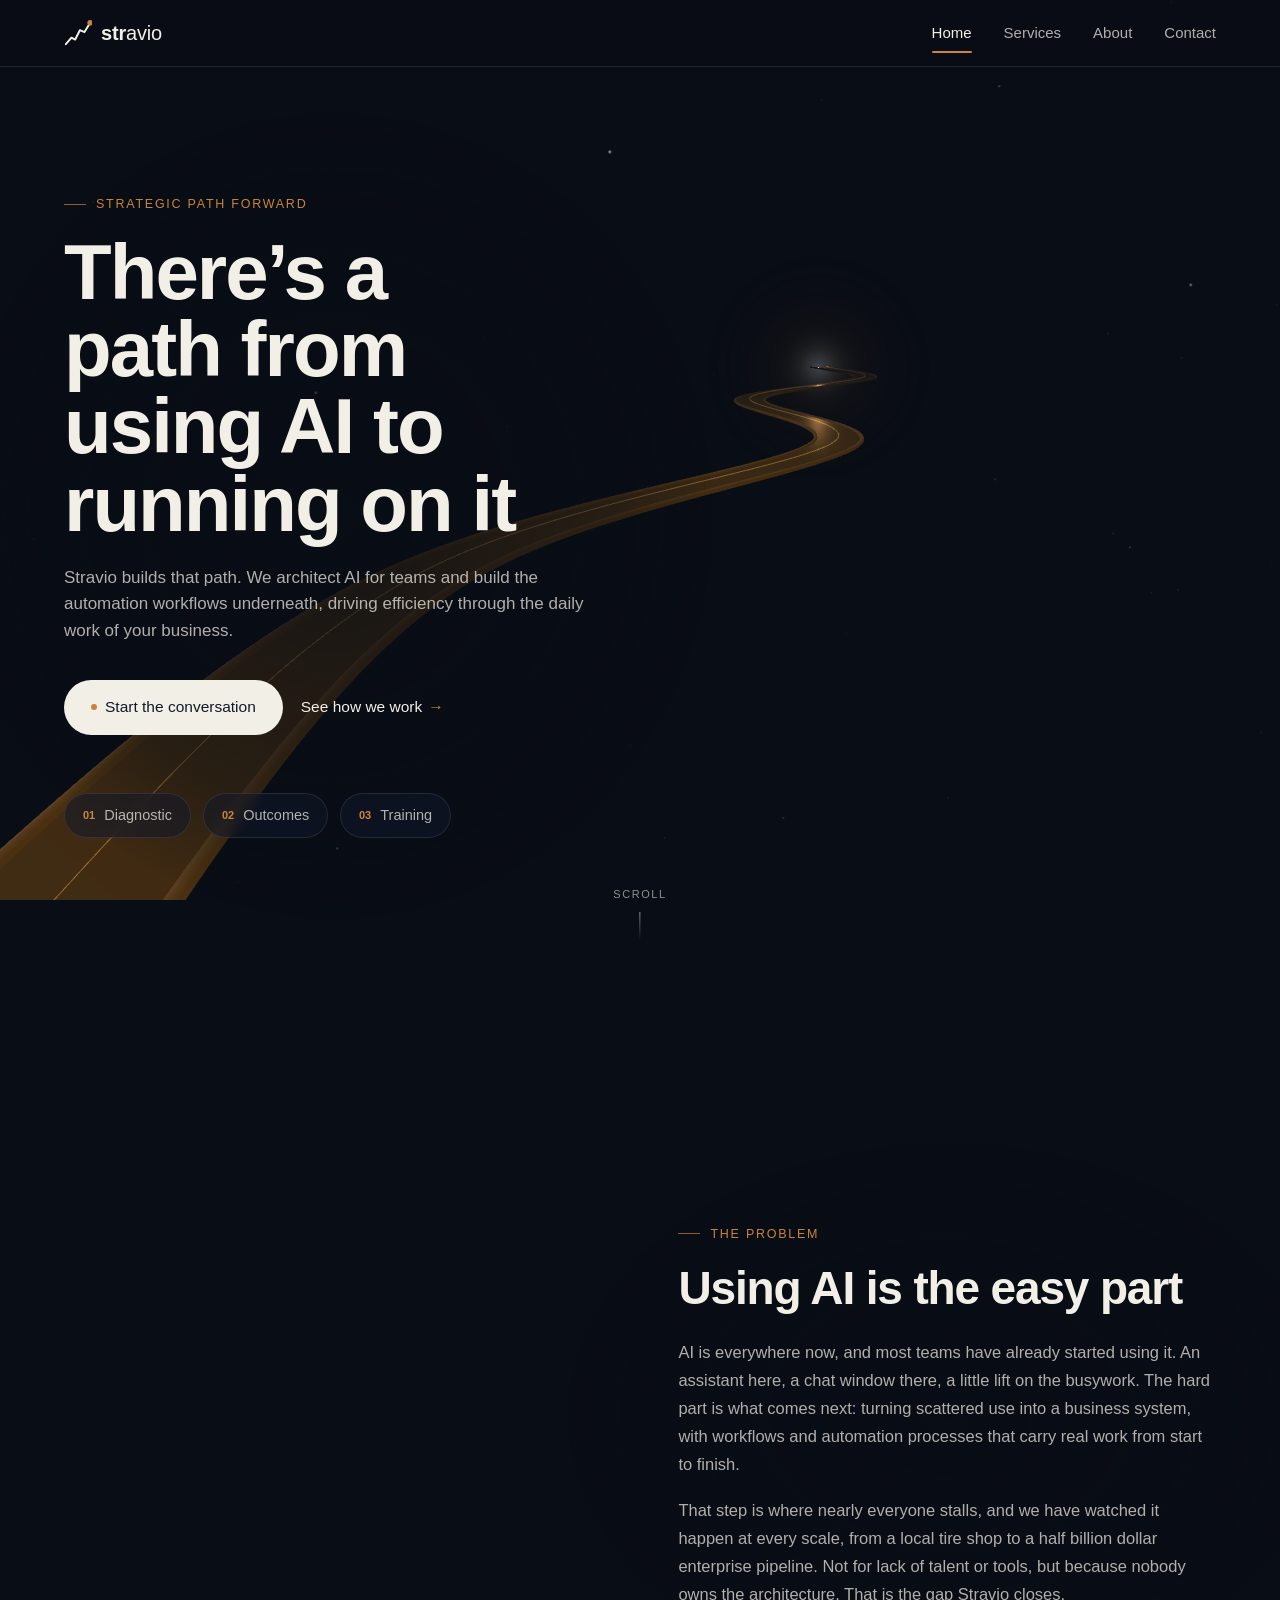
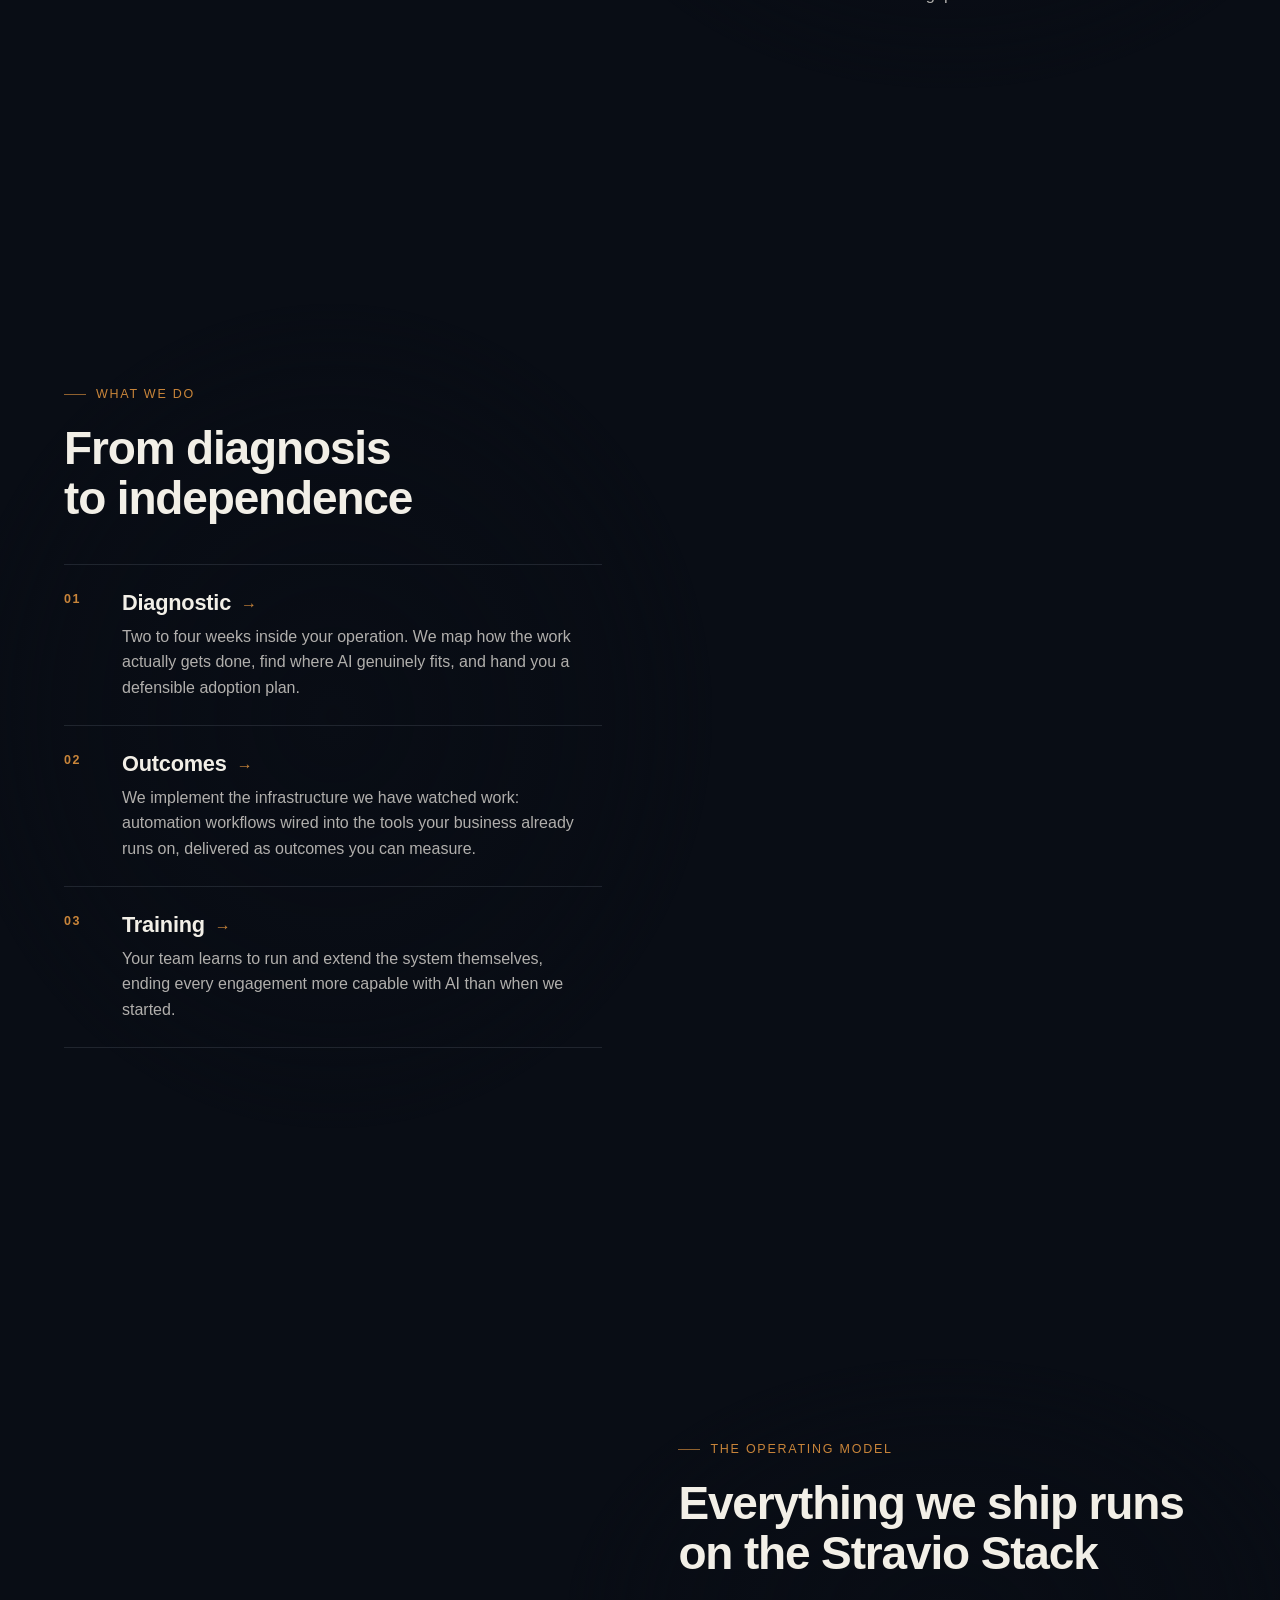
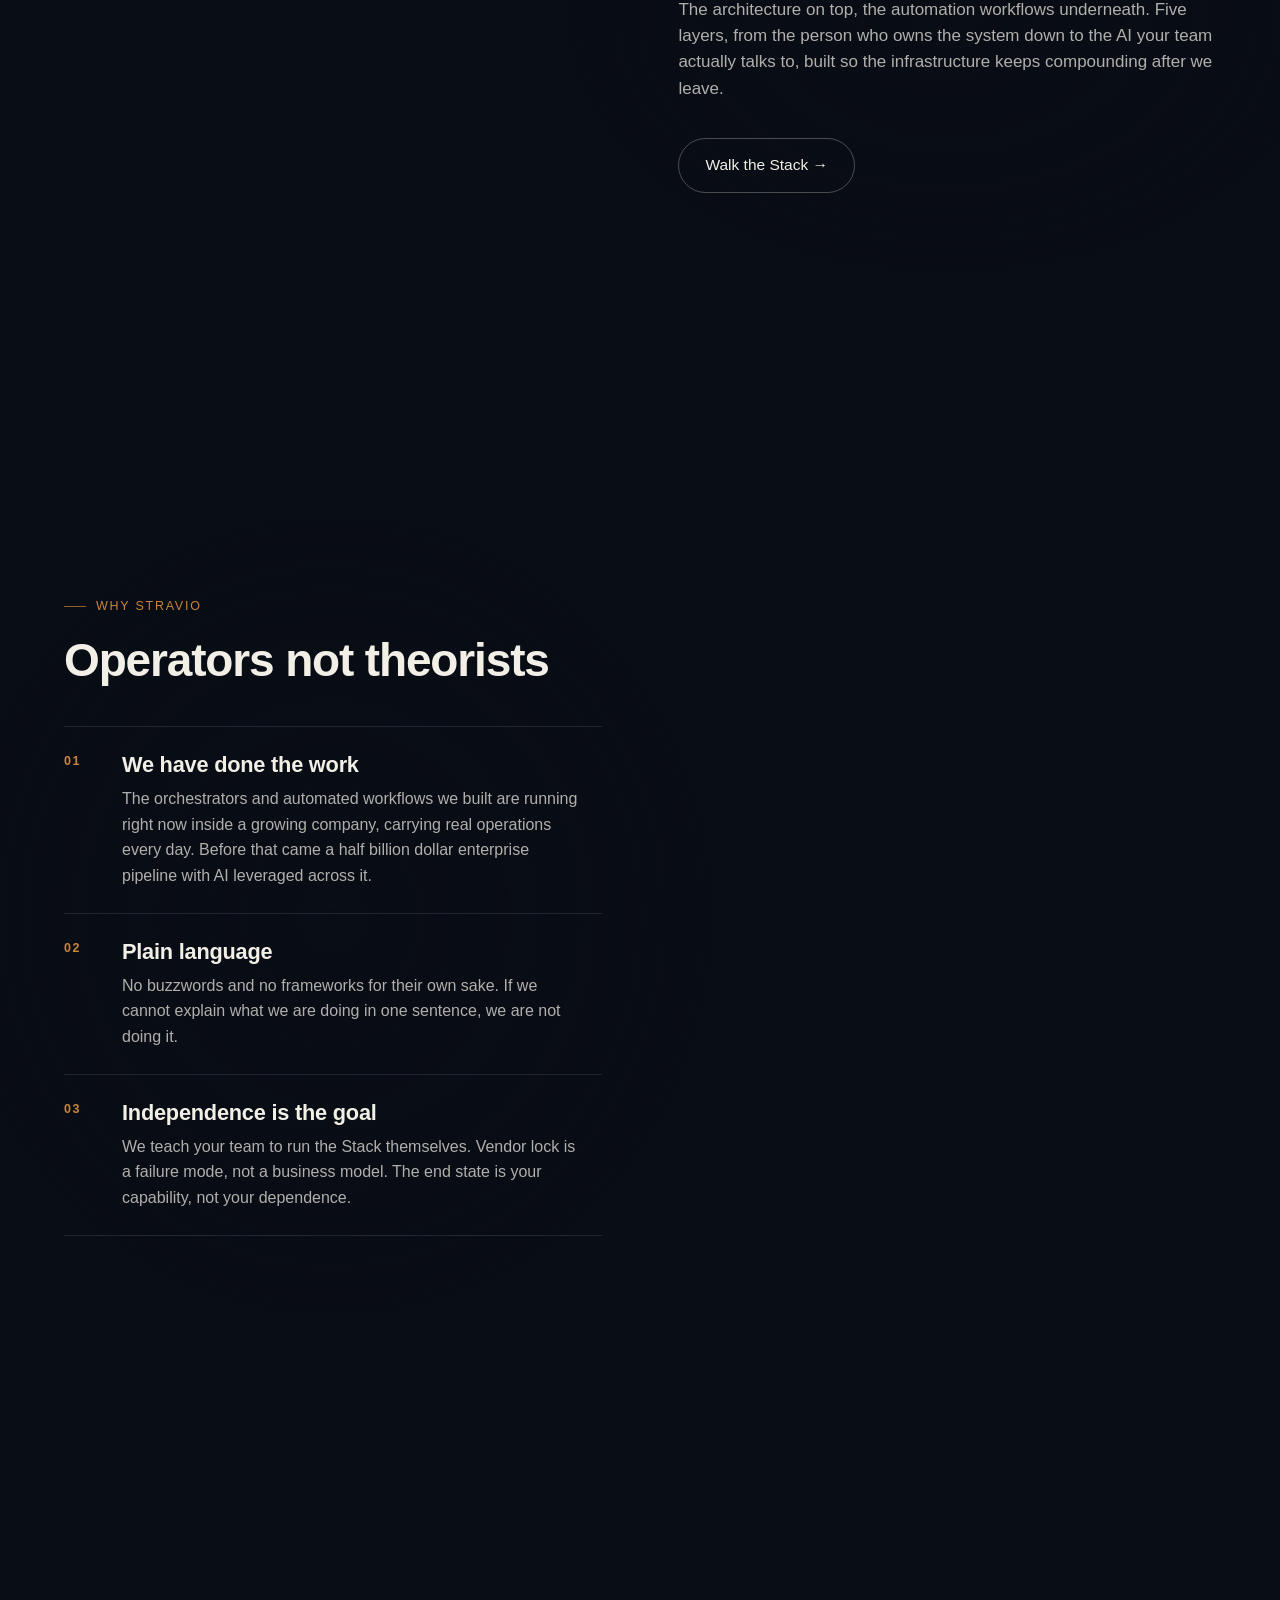
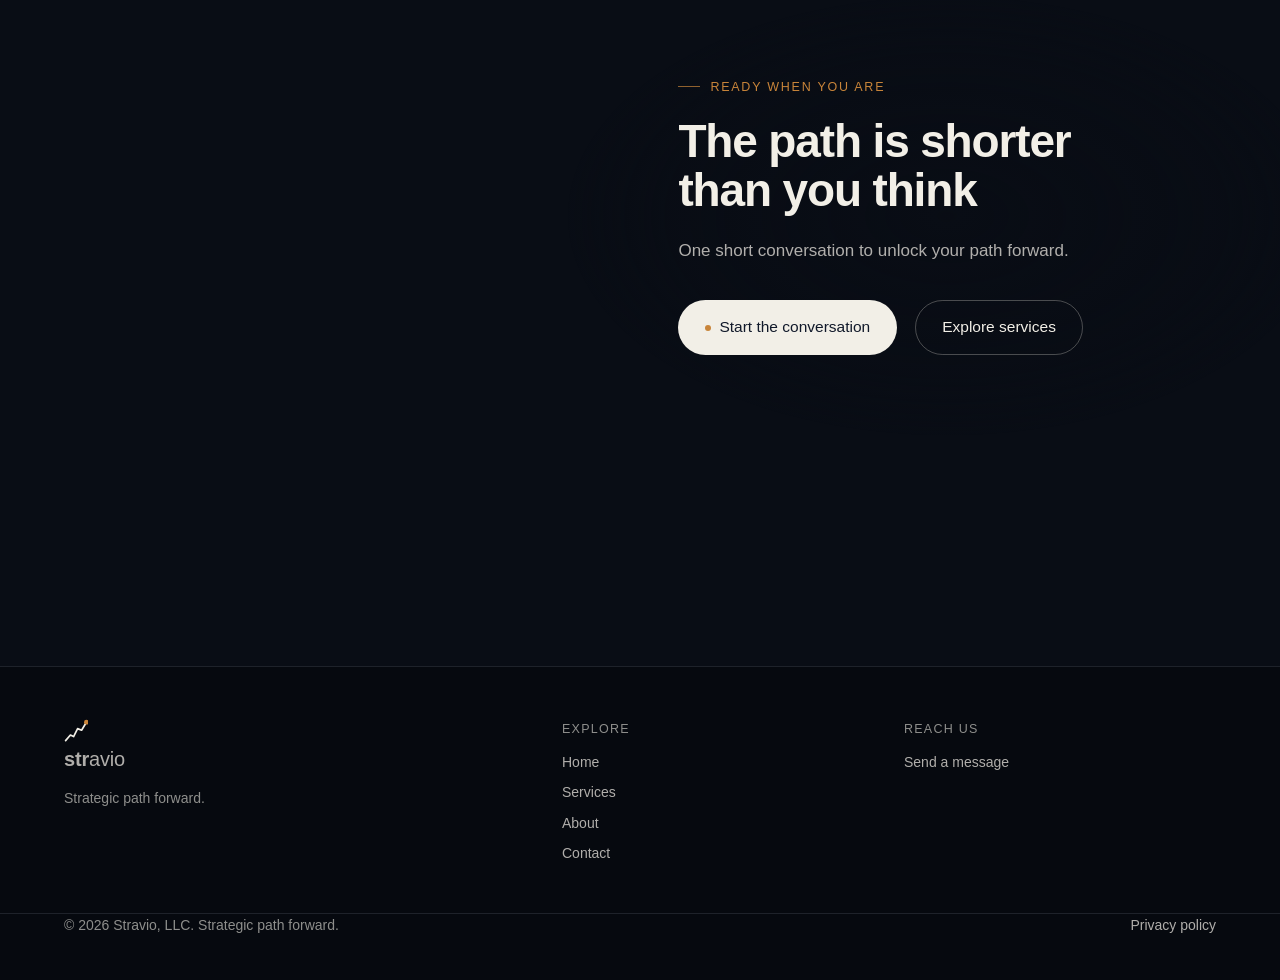
==== commit 77c0cf96: "Professional pass: privacy page, larger type, aligned nav, contact polish Add privacy.html and link " ====
--- a/index.html
+++ b/index.html
@@ -17,6 +17,18 @@
   <meta name="twitter:title" content="Stravio · Strategic path forward">
   <meta name="twitter:description" content="There's a path from using AI to running on it. We architect AI for teams and build the automation workflows underneath.">
   <meta name="twitter:image" content="https://stravioai.com/stravio-banner.png">
+  <script type="application/ld+json">
+  {
+    "@context": "https://schema.org",
+    "@type": "ProfessionalService",
+    "name": "Stravio",
+    "legalName": "Stravio, LLC",
+    "url": "https://stravioai.com/",
+    "slogan": "Strategic path forward.",
+    "description": "Stravio architects AI for teams and builds the automation workflows underneath.",
+    "image": "https://stravioai.com/stravio-banner.png"
+  }
+  </script>
   <link rel="stylesheet" href="assets/css/site.css">
   <script type="importmap">{ "imports": { "three": "./vendor/three.module.min.js" } }</script>
 </head>
@@ -184,19 +196,22 @@
       </a>
       <p class="tag">Strategic path forward.</p>
     </div>
-    <div>
+    <nav aria-label="Explore">
       <p class="foot-h">Explore</p>
       <a href="index.html">Home</a>
       <a href="services.html">Services</a>
       <a href="about.html">About</a>
       <a href="contact.html">Contact</a>
-    </div>
-    <div>
+    </nav>
+    <nav aria-label="Reach us">
       <p class="foot-h">Reach us</p>
       <a href="contact.html">Send a message</a>
-    </div>
+    </nav>
   </div>
-  <div class="wrap"><p class="copy">&copy; <span data-year>2026</span> Stravio, LLC. Strategic path forward.</p></div>
+  <div class="wrap foot-base">
+    <p class="copy">&copy; <span data-year>2026</span> Stravio, LLC. Strategic path forward.</p>
+    <a href="privacy.html">Privacy policy</a>
+  </div>
 </footer>
 
 <script type="module">
--- a/assets/css/site.css
+++ b/assets/css/site.css
@@ -15,7 +15,7 @@
   --brass-soft: rgba(201, 133, 58, .13);
   --pearl: #F2EFE7;
   --pearl-dim: rgba(242, 239, 231, .72);
-  --pearl-faint: rgba(242, 239, 231, .45);
+  --pearl-faint: rgba(242, 239, 231, .58);
   --line: rgba(124, 133, 150, .20);
   --font: "Helvetica Neue", Helvetica, Arial, sans-serif;
   --maxw: 1160px;
@@ -24,12 +24,14 @@
   --t-display: clamp(44px, 6.2vw, 78px);
   --t-h2: clamp(30px, 3.6vw, 46px);
   --t-h3: clamp(19px, 1.7vw, 23px);
-  --t-lead: clamp(16px, 1.35vw, 19px);
-  --t-body: 15.5px;
-  --t-small: 13px;
-  --t-micro: 11.5px;
+  --t-lead: clamp(17px, 1.3vw, 21px);
+  --t-body: 16.5px;
+  --t-small: 14px;
+  --t-micro: 12.5px;
 
   --band: clamp(88px, 11vw, 150px);
+  /* one page edge: nav, journey stops and the journey footer all share it */
+  --edge: clamp(28px, 5vw, 90px);
 }
 
 * { box-sizing: border-box; }
@@ -78,20 +80,21 @@
 /* ---------- buttons + links ---------- */
 .btn {
   display: inline-flex; align-items: center; gap: 8px;
-  font-family: var(--font); font-size: 13.5px; font-weight: 500;
-  padding: 11px 20px; border-radius: 999px; cursor: pointer;
+  font-family: var(--font); font-size: 15.5px; font-weight: 500;
+  padding: 14px 26px; border-radius: 999px; cursor: pointer;
   border: 1px solid transparent; text-decoration: none; white-space: nowrap;
   transition: transform .12s ease, background .18s ease, border-color .18s ease, color .18s ease;
 }
 .btn:active { transform: scale(0.97); }
 .btn-primary { background: var(--pearl); color: var(--midnight); }
 .btn-primary:hover { background: #fffdf6; }
-.btn-primary .mark { width: 5px; height: 5px; border-radius: 50%; background: var(--brass); display: inline-block; }
+.btn-primary .mark { width: 6px; height: 6px; border-radius: 50%; background: var(--brass); display: inline-block; }
+.btn[disabled] { opacity: .6; cursor: progress; }
 .btn-ghost { background: transparent; color: var(--pearl); border-color: rgba(242, 239, 231, .28); }
 .btn-ghost:hover { border-color: var(--pearl); background: rgba(242, 239, 231, .05); }
 
 .textlink {
-  color: var(--pearl); text-decoration: none; font-weight: 500; font-size: 14.5px;
+  color: var(--pearl); text-decoration: none; font-weight: 500; font-size: 15.5px;
   display: inline-flex; align-items: center; gap: 6px;
 }
 .textlink .arw { color: var(--brass); transition: transform .18s ease; }
@@ -111,6 +114,12 @@
   border-bottom: 1px solid var(--line);
 }
 .nav-inner { display: flex; align-items: center; justify-content: space-between; height: 66px; }
+/* the bar spans the full page edge on every page, so the logo lines up
+   with the copy on the journey pages instead of floating inboard of it */
+header.nav .wrap { max-width: none; padding: 0 var(--edge); }
+@media (max-width: 720px) { header.nav .wrap { padding: 0 22px; } }
+/* phones: the logo already goes home, so the Home link gives its room back */
+@media (max-width: 480px) { .nav-links a.nlink[href$="index.html"], .nav-links a.nlink[href="/"] { display: none; } }
 .nav-links { display: flex; align-items: center; gap: 32px; }
 .nav-links a.nlink {
   color: var(--pearl-dim); text-decoration: none; font-size: 15px; position: relative;
@@ -156,7 +165,7 @@
 .hero-lines { display: flex; gap: 12px; margin-top: 58px; flex-wrap: wrap; }
 .hero-lines a {
   display: inline-flex; align-items: center; gap: 9px; text-decoration: none;
-  color: var(--pearl-dim); font-size: 13.5px; padding: 9px 16px;
+  color: var(--pearl-dim); font-size: 14.5px; padding: 10px 18px;
   border: 1px solid var(--line); border-radius: 999px;
   background: rgba(17, 25, 42, .55); backdrop-filter: blur(6px);
   transition: border-color .18s ease, color .18s ease;
@@ -295,7 +304,8 @@
 .team-card p { color: var(--pearl-dim); font-size: 14.5px; margin-top: 14px; }
 
 /* ---------- contact page — arrival, one still frame ---------- */
-form.lead-form { display: flex; flex-direction: column; gap: 12px; }
+form.lead-form { display: flex; flex-direction: column; gap: 14px; }
+form.lead-form[hidden] { display: none; }
 .contact-single { padding: 70px 0; }
 .contact-row {
   display: flex; align-items: center; justify-content: space-between;
@@ -308,6 +318,9 @@
   .contact-row { flex-direction: column; align-items: stretch; gap: 44px; }
   .contact-copy { margin-top: 0; }
   .contact-form-col { max-width: 100%; }
+  /* stacked layout puts the form over the destination light: dim the scene
+     so labels and fields stay readable without boxing the form */
+  body:has(.contact-single) .journey-bg { opacity: .38; }
 }
 .form-sent { padding: 14px 0; }
 .form-sent .sent-title { font-size: 24px; font-weight: 700; letter-spacing: -0.02em; }
@@ -318,15 +331,44 @@
 .form-sent .sent-body { color: var(--pearl-dim); margin-top: 10px; }
 .form-note.form-err { color: #DCA08A; }
 .form-note a { color: var(--pearl); }
-.field label { display: block; font-size: var(--t-micro); letter-spacing: 0.06em; text-transform: uppercase; color: var(--pearl-faint); margin-bottom: 7px; }
+.field label { display: block; font-size: var(--t-micro); letter-spacing: 0.08em; text-transform: uppercase; color: var(--pearl-dim); margin-bottom: 8px; }
 .field input, .field textarea {
-  width: 100%; font-family: var(--font); font-size: 15px; color: var(--pearl);
-  background: rgba(17, 25, 42, .72); border: 1px solid var(--line); border-radius: 12px;
-  padding: 12px 14px; outline: none; transition: border-color .18s ease;
-}
-.field input:focus, .field textarea:focus { border-color: var(--brass); }
-.field textarea { resize: vertical; min-height: 100px; }
-.form-note { font-size: 12.5px; color: var(--pearl-faint); }
+  width: 100%; font-family: var(--font); font-size: 16px; color: var(--pearl);
+  background: rgba(17, 25, 42, .78); border: 1px solid rgba(124, 133, 150, .34); border-radius: 12px;
+  padding: 14px 16px; outline: none; transition: border-color .18s ease, background .18s ease;
+}
+.field input:hover, .field textarea:hover { border-color: rgba(242, 239, 231, .4); }
+.field input:focus, .field textarea:focus { border-color: var(--brass); background: rgba(17, 25, 42, .92); }
+.field textarea { resize: vertical; min-height: 100px; line-height: 1.5; }
+.form-note { font-size: var(--t-small); color: var(--pearl-faint); }
+.form-note:empty { display: none; }
+.form-actions { display: flex; align-items: center; gap: 18px 22px; flex-wrap: wrap; margin-top: 6px; }
+.form-fine { font-size: var(--t-small); line-height: 1.5; color: var(--pearl-faint); flex: 1 1 220px; max-width: 34ch; }
+.form-fine a, .policy a, .next-steps a { color: var(--pearl); text-decoration: underline; text-decoration-color: var(--brass); text-underline-offset: 3px; }
+.form-fine a:hover, .policy a:hover { text-decoration-color: var(--brass-2); }
+#formStatus:focus { outline: none; }
+
+/* what happens after you send: three short steps under the contact lead */
+.next-steps { list-style: none; margin: 34px 0 0; padding: 0; max-width: 46ch; }
+.next-steps li {
+  display: grid; grid-template-columns: 34px 1fr; gap: 10px; align-items: baseline;
+  border-top: 1px solid var(--line); padding: 13px 0;
+  color: var(--pearl-dim); font-size: 15.5px; line-height: 1.5;
+}
+.next-steps li:last-child { border-bottom: 1px solid var(--line); }
+
+/* ---------- policy page: plain reading rows ---------- */
+.policy { margin-top: 8px; }
+.policy-row {
+  display: grid; grid-template-columns: 250px 1fr; gap: 40px;
+  border-top: 1px solid var(--line); padding: 34px 0 40px;
+}
+.policy-row:last-child { border-bottom: 1px solid var(--line); }
+.policy-row h2 { font-size: var(--t-h3); line-height: 1.25; letter-spacing: -0.01em; }
+.policy-row p { color: var(--pearl-dim); font-size: var(--t-body); line-height: 1.7; max-width: 66ch; }
+.policy-row p + p { margin-top: 16px; }
+.policy-date { margin-top: 26px; font-size: var(--t-small); color: var(--pearl-faint); }
+@media (max-width: 820px) { .policy-row { grid-template-columns: 1fr; gap: 12px; padding: 28px 0 32px; } }
 
 /* ============================================================
    Journey layout (homepage) — one fixed 3D scene behind the page,
@@ -340,8 +382,9 @@
 .stop { min-height: 100vh; display: flex; align-items: center; padding: 90px 0; }
 /* journey stops ignore the centered wrap width: copy pins to the true
    screen edge so the road always owns the opposite half of the viewport */
-.stop > .wrap { width: 100%; max-width: none; padding: 0 clamp(28px, 5vw, 90px); }
-.stop-inner { max-width: min(560px, 42vw); position: relative; }
+.stop > .wrap { width: 100%; max-width: none; padding: 0 var(--edge); }
+body.journey footer.foot .wrap { max-width: none; padding: 0 var(--edge); }
+.stop-inner { max-width: min(600px, 42vw); position: relative; }
 .stop-inner .lead { margin-top: 22px; }
 .stop-inner.right { margin-left: auto; }
 .stop-inner.center { margin: 0 auto; text-align: center; max-width: 640px; }
@@ -365,7 +408,7 @@
 .ledger-row h3 .arw { color: var(--brass); font-size: 16px; transition: transform .2s ease; }
 a.ledger-row:hover h3 .arw { transform: translateX(4px); }
 a.ledger-row:hover h3 { color: var(--brass-2); }
-.ledger-row p { color: var(--pearl-dim); font-size: 14.5px; line-height: 1.65; margin-top: 8px; max-width: 52ch; }
+.ledger-row p { color: var(--pearl-dim); font-size: 16px; line-height: 1.6; margin-top: 8px; max-width: 52ch; }
 
 @media (max-width: 860px) {
   .stop { padding: 70px 0; }
@@ -457,4 +500,14 @@
 .foot .foot-h { font-size: var(--t-micro); text-transform: uppercase; letter-spacing: 0.1em; color: var(--pearl-faint); margin: 0 0 12px; font-weight: 500; }
 .foot a { display: block; color: var(--pearl-dim); text-decoration: none; font-size: 14px; margin-bottom: 8px; }
 .foot a:hover { color: var(--pearl); }
-.foot .copy { color: var(--pearl-faint); font-size: 12.5px; margin-top: 36px; }
+.foot-base {
+  display: flex; align-items: baseline; justify-content: space-between; gap: 12px 28px; flex-wrap: wrap;
+  margin-top: 40px; padding-top: 22px; border-top: 1px solid var(--line);
+}
+.foot .copy { color: var(--pearl-faint); font-size: var(--t-small); }
+.foot-base a { margin: 0; font-size: var(--t-small); }
+
+/* ---------- not found ---------- */
+.lost { min-height: calc(100vh - 66px); display: flex; align-items: center; padding: 70px 0; }
+.lost h1 { max-width: 14ch; font-size: clamp(38px, 4.8vw, 62px); }
+.lost .lead { margin-top: 22px; }
